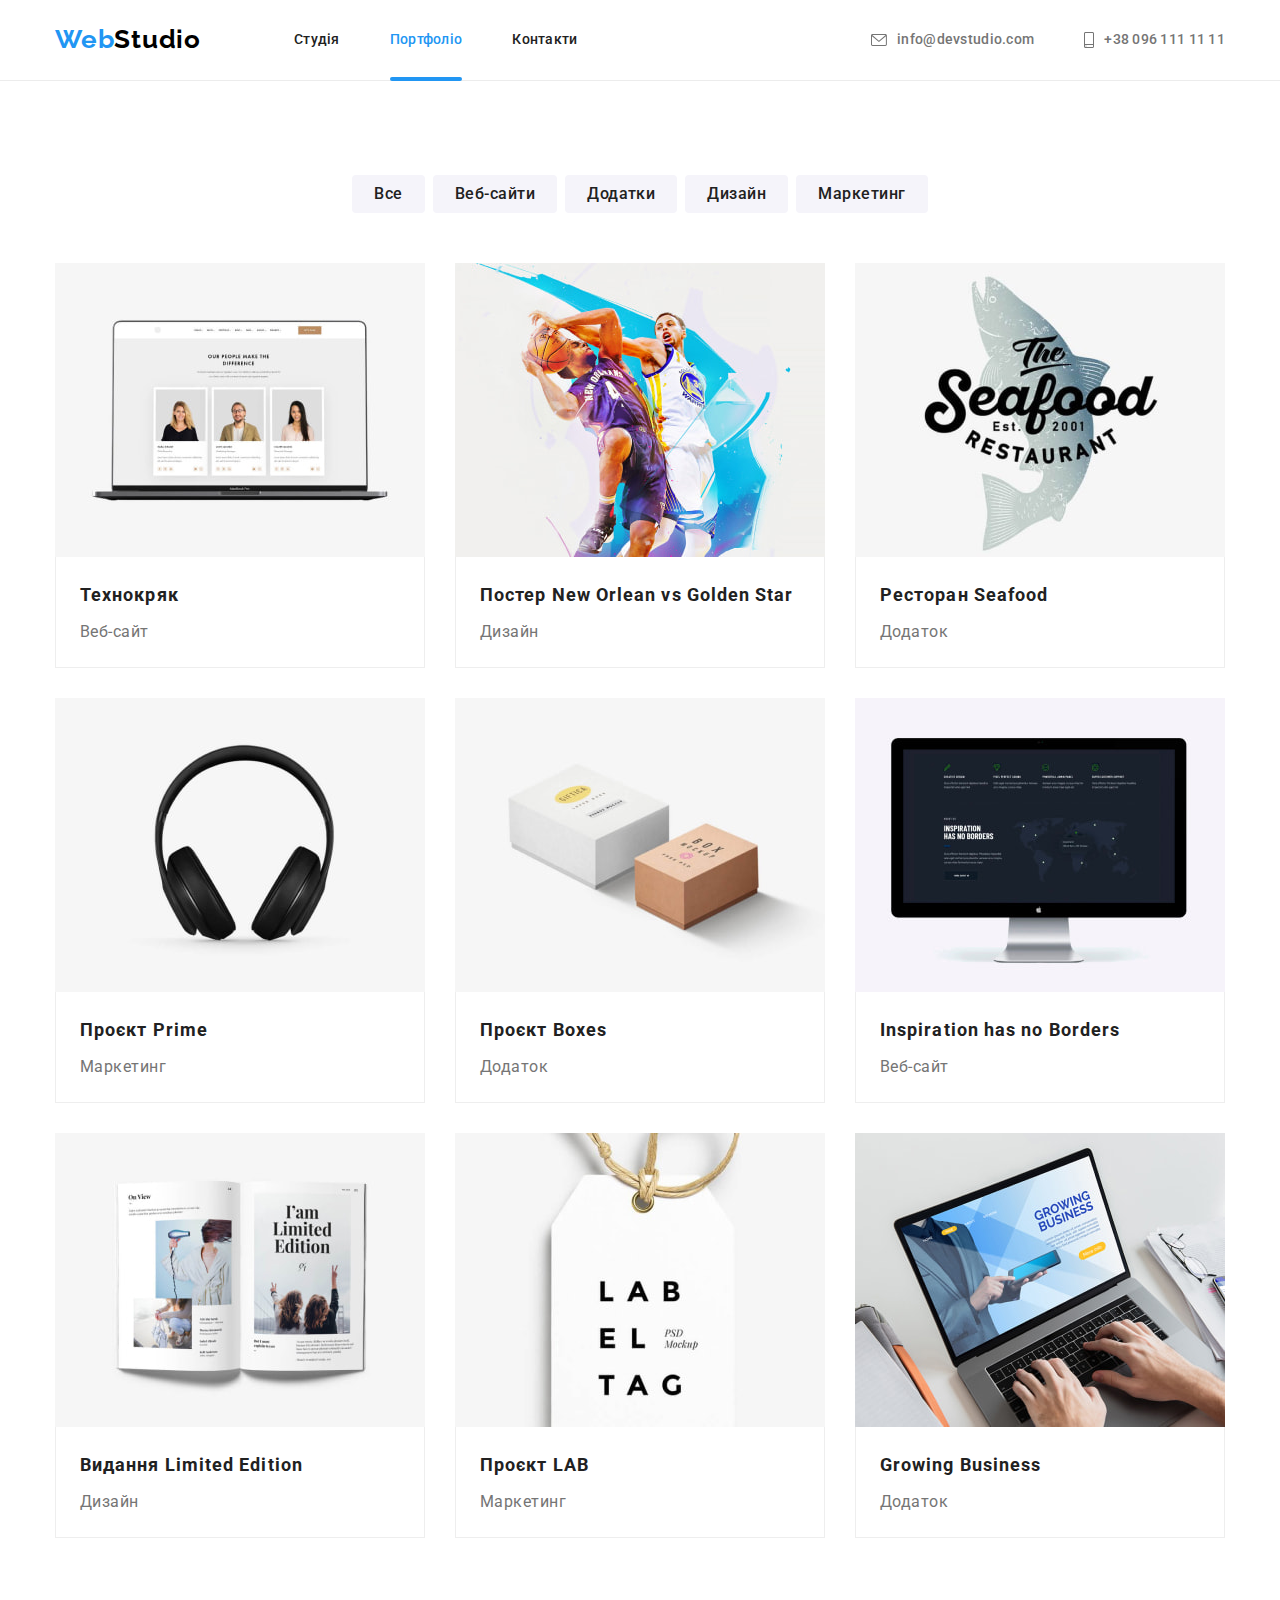
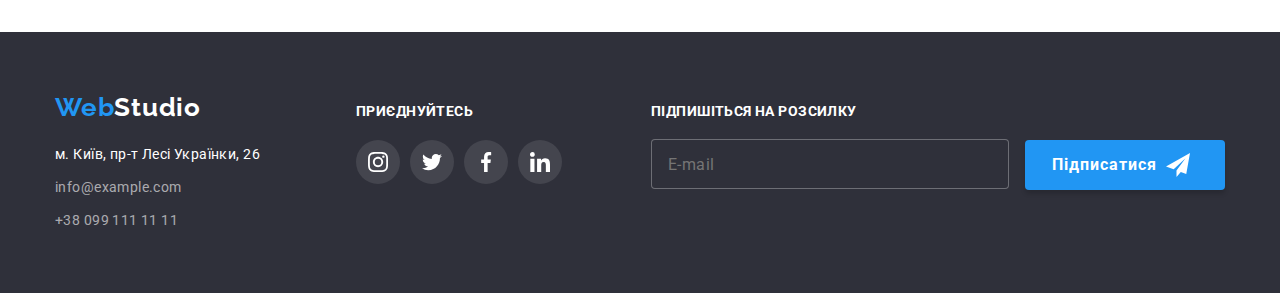
==== portfolio.html @ 896165aa "Initial commit" ====
<!DOCTYPE html>
<html lang="ru">
  <head>
    <meta charset="UTF-8" />
    <meta http-equiv="X-UA-Compatible" content="IE=edge" />
    <meta name="viewport" content="width=device-width, initial-scale=1.0" />
    <link rel="preconnect" href="https://fonts.googleapis.com" />
    <link rel="preconnect" href="https://fonts.gstatic.com" crossorigin />
    <link href="https://fonts.googleapis.com/css2?family=Raleway:wght@700&family=Roboto:wght@400;500;700;900&display=swap" rel="stylesheet" />
    <link rel="stylesheet" href="https://cdnjs.cloudflare.com/ajax/libs/modern-normalize/1.1.0/modern-normalize.min.css" />
    <link rel="stylesheet" href="css/styles.css" />
    <title>Портфоліо</title>
  </head>

  <body>
    <!-- Шапка -->
    <header class="header">
      <!-- Меню навигації -->
      <div class="container header-content">
        <nav class="navigation">
          <!-- Логотип -->
          <a class="logo link" href="./index.html"><span class="web-logo">Web</span>Studio</a>
          <ul class="navigation-list list">
            <!-- Меню сайту -->
            <li class="navigation-item">
              <a class="link" href="./index.html">Студія</a>
            </li>
            <li class="navigation-item current">
              <a class="link current" href="./portfolio.html">Портфоліо</a>
            </li>
            <li class="navigation-item">
              <a class="link" href="">Контакти</a>
            </li>
          </ul>
        </nav>
        <!-- Контакти -->
        <div class="header-contacts">
          <a class="email link" href="mailto:info@devstudio.com">
            <svg class="envelope" width="16" height="12"><use href="./images/icons.svg#envelope"></use></svg>info@devstudio.com</a
          >
          <a class="telnumber link" href="tel:+380961111111">
            <svg class="smartphone" width="10" height="16"><use href="./images/icons.svg#smartphone"></use></svg>+38 096 111 11 11
          </a>
        </div>
      </div>
    </header>
    <!-- Мейн -->
    <main>
      <!-- Наші проєкти -->
      <section class="portfolio section">
        <div class="container">
          <h1 class="visually-hidden">Наше портфоліо</h1>
          <!-- Список фільтрів -->
          <ul class="filter-list list">
            <li class="filter-item">
              <button class="filter-btn" type="button">Все</button>
            </li>
            <li class="filter-item">
              <button class="filter-btn" type="button">Веб-сайти</button>
            </li>
            <li class="filter-item">
              <button class="filter-btn" type="button">Додатки</button>
            </li>
            <li class="filter-item">
              <button class="filter-btn" type="button">Дизайн</button>
            </li>
            <li class="filter-item">
              <button class="filter-btn" type="button">Маркетинг</button>
            </li>
          </ul>
          <!-- Список проєктів -->
          <ul class="portfolio-list list">
            <li class="portfolio-item">
              <a class="link" href="" target="_blank" rel="noopener noreferrer">
                <div class="portfolio-card">
                  <img src="./images/technocryak.jpg" width="370" height="294" alt="MacBook Pro з відкритим на ньому сайтом" />
                  <p class="portfolio-overlay">
                    Ресурс пропонує комплексні пропозиції з різним рівнем функціоналу та сервісів. Все це дозволить відвідувачу отримати вичерпні відомості про компанію чи приватну особу.
                  </p>
                </div>
                <div class="portfolio-text">
                  <h2 class="portfolio-title">Технокряк</h2>
                  <p class="filter-title">Веб-сайт</p>
                </div>
              </a>
            </li>
            <li class="portfolio-item">
              <a class="link" href="" target="_blank" rel="noopener noreferrer">
                <div class="portfolio-card">
                  <img src="./images/no-vs-gs.jpg" width="370" height="294" alt="Постер із баскетболістами" />
                  <p class="portfolio-overlay">Ексклюзивний дизайн постерів та плакатів для біг-бордів та сіті-лайтів за вашими потребами.</p>
                </div>
                <div class="portfolio-text">
                  <h2 class="portfolio-title">Постер New Orlean vs Golden Star</h2>
                  <p class="filter-title">Дизайн</p>
                </div>
              </a>
            </li>
            <li class="portfolio-item">
              <a class="link" href="" target="_blank" rel="noopener noreferrer">
                <div class="portfolio-card">
                  <img src="./images/seafood.jpg" width="370" height="294" alt="Емблема-риба ресторану Seafood" />
                  <p class="portfolio-overlay">Найкраща в місті їжа зі свіжих морепродуктів доступна для замовлення "on-line" 24/7!</p>
                </div>
                <div class="portfolio-text">
                  <h2 class="portfolio-title">Ресторан Seafood</h2>
                  <p class="filter-title">Додаток</p>
                </div>
              </a>
            </li>
            <li class="portfolio-item">
              <a class="link" href="" target="_blank" rel="noopener noreferrer">
                <div class="portfolio-card">
                  <img src="./images/prime.jpg" width="370" height="294" alt="Навушники чорного кольору" />
                  <p class="portfolio-overlay">Lorem, ipsum dolor sit amet consectetur adipisicing elit. Ad repellat harum dolorum a recusandae vel libero quae facilis quam provident!</p>
                </div>
                <div class="portfolio-text">
                  <h2 class="portfolio-title">Проєкт Prime</h2>
                  <p class="filter-title">Маркетинг</p>
                </div>
              </a>
            </li>
            <li class="portfolio-item">
              <a class="link" href="" target="_blank" rel="noopener noreferrer">
                <div class="portfolio-card">
                  <img src="./images/boxes.jpg" width="370" height="294" alt="Картонні коробки" />
                  <p class="portfolio-overlay">
                    Lorem ipsum dolor sit amet, consectetur adipisicing elit. Maxime quidem consectetur ad optio itaque, ab, excepturi quas vitae sunt veritatis cupiditate commodi repellat, officiis
                    enim molestiae harum dignissimos molestias ratione?
                  </p>
                </div>
                <div class="portfolio-text">
                  <h2 class="portfolio-title">Проєкт Boxes</h2>
                  <p class="filter-title">Додаток</p>
                </div>
              </a>
            </li>
            <li class="portfolio-item">
              <a class="link" href="" target="_blank" rel="noopener noreferrer">
                <div class="portfolio-card">
                  <img src="./images/insp-has-no-borders.jpg" width="370" height="294" alt="Монітор комп'ютера з відкритим на ньому сайтом" />
                  <p class="portfolio-overlay">
                    Lorem ipsum dolor sit amet consectetur adipisicing elit. Animi eius perspiciatis, accusamus labore eos maxime dolorem tempora odit quas deserunt, ut quae quam? Aliquam ad,
                    molestias cumque nesciunt ipsam sapiente.
                  </p>
                </div>
                <div class="portfolio-text">
                  <h2 class="portfolio-title">Inspiration has no Borders</h2>
                  <p class="filter-title">Веб-сайт</p>
                </div>
              </a>
            </li>
            <li class="portfolio-item">
              <a class="link" href="" target="_blank" rel="noopener noreferrer">
                <div class="portfolio-card">
                  <img src="./images/lim-edition.jpg" width="370" height="294" alt="Відкрита книга" />
                  <p class="portfolio-overlay">
                    Lorem ipsum dolor sit amet consectetur adipisicing elit. Velit saepe natus deleniti nam debitis, minima dolorem ipsam quod ducimus architecto. Fugiat totam quod repellat. Cum
                    itaque architecto minima reiciendis cumque?
                  </p>
                </div>
                <div class="portfolio-text">
                  <h2 class="portfolio-title">Видання Limited Edition</h2>
                  <p class="filter-title">Дизайн</p>
                </div>
              </a>
            </li>
            <li class="portfolio-item">
              <a class="link" href="" target="_blank" rel="noopener noreferrer">
                <div class="portfolio-card">
                  <img src="./images/project-lab.jpg" width="370" height="294" alt="Бірка з написом" />
                  <p class="portfolio-overlay">
                    Lorem ipsum dolor sit amet consectetur adipisicing elit. Quo hic vel, eos quibusdam, qui recusandae harum alias vitae ab fugit dolor quae blanditiis nihil maiores sed! Vero placeat
                    doloribus perferendis!
                  </p>
                </div>
                <div class="portfolio-text">
                  <h2 class="portfolio-title">Проєкт LAB</h2>
                  <p class="filter-title">Маркетинг</p>
                </div>
              </a>
            </li>
            <li class="portfolio-item">
              <a class="link" href="" target="_blank" rel="noopener noreferrer">
                <div class="portfolio-card">
                  <img src="./images/growing-business.jpg" width="370" height="294" alt="Людські руки друкують на відкритому ноутбуці" />
                  <p class="portfolio-overlay">
                    Lorem ipsum dolor, sit amet consectetur adipisicing elit. Delectus molestiae odit, ad similique quaerat atque labore perspiciatis id deleniti ipsam commodi vel quis minima quas
                    ipsum ipsa harum facilis voluptatibus!
                  </p>
                </div>
                <div class="portfolio-text">
                  <h2 class="portfolio-title">Growing Business</h2>
                  <p class="filter-title">Додаток</p>
                </div>
              </a>
            </li>
          </ul>
        </div>
      </section>
    </main>
    <!-- Подвал -->
    <footer class="footer">
      <div class="container">
        <div class="footer-content">
          <div class="footer-address">
            <a class="logo link" href="./index.html"> <span class="web-logo">Web</span><span class="studio-logo">Studio</span> </a>
            <address class="address">
              <p>м. Київ, пр-т Лесі Українки, 26</p>
              <a class="email link" href="mailto:info@example.com">info@example.com</a>
              <a class="telnumber link" href="tel:+380991111111">+38 099 111 11 11</a>
            </address>
          </div>
          <div class="social">
            <h2 class="social-title">Приєднуйтесь</h2>
            <ul class="social-links list">
              <li class="social-item">
                <a class="social-icon" href="" target="_blank" rel="noopener noreferrer" aria-label="Instagram">
                  <svg class="icon" width="20" height="20">
                    <use href="./images/icons.svg#instagram"></use>
                  </svg>
                </a>
              </li>
              <li class="social-item">
                <a class="social-icon" href="" target="_blank" rel="noopener noreferrer" aria-label="Twitter">
                  <svg class="icon" width="20" height="20">
                    <use href="./images/icons.svg#twitter"></use>
                  </svg>
                </a>
              </li>
              <li class="social-item">
                <a class="social-icon" href="" target="_blank" rel="noopener noreferrer" aria-label="Facebook">
                  <svg class="icon" width="20" height="20">
                    <use href="./images/icons.svg#facebook"></use>
                  </svg>
                </a>
              </li>
              <li class="social-item">
                <a class="social-icon" href="" target="_blank" rel="noopener noreferrer" aria-label="Linkedin">
                  <svg class="icon" width="20" height="20">
                    <use href="./images/icons.svg#linkedin"></use>
                  </svg>
                </a>
              </li>
            </ul>
          </div>
          <div class="subscription">
            <form class="subscription-form" autocomplete="off">
              <p>Підпишіться на розсилку</p>
              <div class="subscription-mail">
                <div class="subscription-field">
                  <input class="subscription-input" type="e-mail" name="e-mail" placeholder="E-mail" id="e-mail" />
                  <label class="subscription-label visually-hidden" for="e-mail">E-mail</label>
                </div>
                <button class="submit-btn" type="submit">
                  Підписатися
                  <svg class="send-icon" width="24" height="24">
                    <use href="./images/icons.svg#send-button"></use>
                  </svg>
                </button>
              </div>
            </form>
          </div>
        </div>
      </div>
    </footer>
  </body>
</html>
---- css/styles.css ----
:root {
  /* Fonts */
  --general-text-font: 'Roboto', sans-serif;
  --logo-font: 'Raleway', sans-serif;

  /* Colors */
  --primery-text-color: #757575;
  --secondary-text-color: #212121;
  --black-logo-color: #000000;
  --accent-color: #2196f3;
  --white-text-color: #ffffff;
  --secondary-background-color: #f5f4fa;
  --third-background-color: #2f303a;
  --address-contacts-color: rgba(255, 255, 255, 0.6);
  --potrfolio-border-color: #eeeeee;
  --header-border-color: #ececec;
  --close-btn-border-color: rgba(0, 0, 0, 0.1);
  --btn-accent-color: #188ce8;
  --hero-overlay-color: rgba(47, 48, 58, 0.4);
  --employment-overlay-color: rgba(47, 48, 58, 0.8);
  --portfolio-overlay-color: rgba(33, 150, 243, 0.9);
  --backdrop-modal-color: rgba(0, 0, 0, 0.2);
  --partner-item-color: #afb1b8;
  --footer-soclinks-bg-color: rgba(255, 255, 255, 0.1);

  /* Transition properties*/
  --timing-function: cubic-bezier(0.4, 0, 0.2, 1);
  --transition-duration: 250ms;
  --transition-duration-modal: 500ms;
}

/* General  + utility  properties*/

body {
  font-family: var(--general-text-font);
  font-style: normal;
  background-color: var(--white-text-color);
  color: var(--primery-text-color);
}

h1,
h2,
h3,
h4,
h5,
h6,
p,
ul {
  margin: 0;
  padding: 0;
}

img,
svg {
  display: block;
}

.visually-hidden {
  position: absolute;
  white-space: nowrap;
  width: 1px;
  height: 1px;
  overflow: hidden;
  border: 0;
  padding: 0;
  clip: rect(0 0 0 0);
  clip-path: inset(50%);
  margin: -1px;
}

.container {
  width: 1200px;
  margin-left: auto;
  margin-right: auto;
  padding-left: 15px;
  padding-right: 15px;
}
.section {
  padding-top: 94px;
  padding-bottom: 94px;
}

.link {
  text-decoration: none;
}

.list {
  list-style: none;
}

.hero-btn,
.filter-btn {
  font-family: 'Roboto';
  font-style: normal;
  cursor: pointer;
  border: none;
  text-decoration: none;
}

/* Лого */

.logo {
  font-family: var(--logo-font);
  font-weight: 700;
  font-size: 26px;
  line-height: 1.19;
  letter-spacing: 0.03em;

  color: var(--black-logo-color);
}

.web-logo {
  color: var(--accent-color);
}

.studio-logo {
  color: var(--white-text-color);
}

/* Навігація сайту */

.header {
  border-bottom: 1px solid var(--header-border-color);
}

.header-content,
.navigation-list {
  display: flex;
  align-items: center;
}

.navigation {
  display: flex;
  align-items: center;
}

.navigation-list .link.current {
  color: var(--accent-color);
}

.header-content .link {
  display: inline-flex;
  padding-top: 32px;
  padding-bottom: 32px;
}

.navigation .logo {
  margin-right: 93px;
  padding-top: 24px;
  padding-bottom: 25px;
}

.navigation-item:not(:last-child) {
  margin-right: 50px;
}

.header-contacts a:not(:last-child) {
  margin-right: 50px;
}

.navigation {
  margin-right: auto;
}
.navigation-item {
  position: relative;
  font-weight: 500;
  font-size: 14px;
  line-height: 1.14;
  letter-spacing: 0.02em;
}

.navigation-item .link {
  color: var(--secondary-text-color);
  transition: color var(--transition-duration) var(--timing-function);
}

.navigation-item .link:hover,
.navigation-item .link:focus {
  color: var(--accent-color);
}

.navigation-item.current::after {
  position: absolute;
  bottom: -1px;
  left: 0;
  display: block;
  content: '';
  width: 100%;
  height: 4px;
  background-color: var(--accent-color);
  border-radius: 2px;
}

/* Контакти + Підвал */

.email,
.telnumber {
  font-weight: 500;
  font-size: 14px;
  line-height: 1.14;
  letter-spacing: 0.02em;

  color: var(--primery-text-color);

  transition: color var(--transition-duration) var(--timing-function);
}

.header-contacts {
  display: inline-flex;
}

.header-contacts .email,
.header-contacts .telnumber,
.envelope,
.smartphone {
  align-items: center;
}

.smartphone,
.envelope {
  margin-right: 10px;
  fill: currentColor;
}

.address p,
.address a {
  font-style: normal;
  font-weight: 400;
  font-size: 14px;
  line-height: 1.71;
  letter-spacing: 0.03em;

  color: var(--address-contacts-color);
}

.footer-content {
  align-items: baseline;
  display: flex;
}

.footer-address,
.address,
.social {
  display: flex;
  flex-direction: column;
}

.footer-address {
  width: 231px;
  margin-right: 70px;
}

.address p {
  margin-bottom: 9px;

  color: var(--white-text-color);
}

.footer .email {
  margin-bottom: 9px;
}

.email:hover,
.telnumber:hover,
.email:focus,
.telnumber:focus {
  color: var(--accent-color);
}

.footer .logo {
  margin-bottom: 20px;
}

.footer {
  padding: 60px 0;

  background-color: var(--third-background-color);
}

.social-title {
  margin-bottom: 20px;
  font-style: normal;
  font-weight: 700;
  font-size: 14px;
  line-height: 1.14;
  letter-spacing: 0.03em;
  text-transform: uppercase;

  color: var(--white-text-color);
}

/* Мейн */

.hero {
  text-align: center;
  background-color: var(--third-background-color);
}

.overlay {
  padding: 200px 0;
  height: 600px;
  max-width: 1600px;
  margin-right: auto;
  margin-left: auto;

  background-image: linear-gradient(to right, var(--hero-overlay-color), var(--hero-overlay-color)), url(../images/hero.jpg);
  background-repeat: no-repeat;
  background-position: center;
  background-size: cover;
}

.hero-title {
  margin-left: auto;
  margin-right: auto;
  width: 696px;
  margin-bottom: 30px;

  font-weight: 900;
  font-size: 44px;
  line-height: 1.36;
  letter-spacing: 0.06em;
  text-transform: uppercase;

  color: var(--white-text-color);
}

.hero-btn {
  padding: 10px 32px;
  font-weight: 700;
  font-size: 16px;
  line-height: 1.88;
  letter-spacing: 0.06em;

  color: var(--white-text-color);
  background-color: var(--accent-color);
  box-shadow: 0px 4px 4px rgba(0, 0, 0, 0.15);
  border-radius: 4px;

  transition: background-color var(--transition-duration) var(--timing-function);
}

.hero-btn:hover,
.hero-btn:focus {
  background-color: var(--btn-accent-color);
}

/* Наші особливості */

.features-list {
  display: flex;
}

.features.section {
  padding-bottom: 0px;
}

.features-title {
  margin-bottom: 10px;
  font-size: 14px;
  line-height: 1.14;
  letter-spacing: 0.03em;
  text-transform: uppercase;

  color: var(--secondary-text-color);
}

.features-item:not(:last-child) {
  margin-right: 30px;
}

.icon-background {
  display: inline-flex;
  justify-content: center;
  align-items: center;
  width: 270px;
  height: 120px;
  margin-bottom: 30px;

  background-color: var(--secondary-background-color);
  border-radius: 4px;
}

.features-text {
  padding-bottom: 3px;
  font-size: 14px;
  line-height: 1.71;
  letter-spacing: 0.03em;
}

/* Наша зайнятість + Команда + Постійні клієнти */

.employment-title,
.team-title,
.partner-title {
  margin-bottom: 50px;
  font-size: 36px;
  line-height: 1.17;
  text-align: center;
  letter-spacing: 0.03em;

  color: var(--secondary-text-color);
}

.social-links {
  display: flex;
  flex-wrap: wrap;
  gap: 10px;
  flex-basis: calc((100%-20 * 3) / 4);
  justify-content: center;
  color: var(--partner-item-color);
}

.social-icon {
  display: inline-flex;
  width: 44px;
  height: 44px;
  justify-content: center;
  align-items: center;
  border-radius: 50%;

  color: var(--partner-item-color);
  background-color: transparent;

  transition: background-color var(--transition-duration) var(--timing-function), color var(--transition-duration) var(--timing-function);
}

.footer .social-icon {
  color: var(--white-text-color);
  background-color: var(--footer-soclinks-bg-color);
}

.social-icon:hover,
.social-icon:focus {
  color: var(--white-text-color);
  background-color: var(--accent-color);
}

.icon {
  fill: currentColor;
}

.partner-icon {
  display: inline-flex;
  justify-content: center;
  align-items: center;
  width: 170px;
  height: 92px;
  border: 1px solid var(--partner-item-color);
  border-radius: 4px;
  color: var(--partner-item-color);

  transition: color var(--transition-duration) var(--timing-function), border-color var(--transition-duration) var(--timing-function);
}

.partner-icon:hover,
.partner-icon:focus {
  color: var(--accent-color);
  border-color: var(--accent-color);
}

.employment-list,
.team-list,
.partner-list {
  display: flex;
  flex-wrap: wrap;
  gap: 30px;
}
.employment-list {
  flex-basis: calc((100%-30 * 2) / 3);
}

.employment-item {
  position: relative;
}

.employment-overlay {
  display: inline-flex;
  justify-content: center;
  align-items: center;
  position: absolute;
  bottom: 0;
  left: 0;
  width: 100%;
  height: 70px;
  font-size: 14px;
  line-height: 1.14px;
  letter-spacing: 0.03em;
  text-transform: uppercase;
  color: #ffffff;
  background-image: linear-gradient(to top, var(--employment-overlay-color), var(--employment-overlay-color));
}

.team-list {
  flex-basis: calc((100%-30 * 3) / 4);
}

.partner-list {
  flex-basis: calc((100%-30 * 5) / 6);
}

.team {
  background-color: var(--secondary-background-color);
}

.team-item img {
  margin-bottom: 30px;
}
.team-item {
  padding-bottom: 30px;
  background-color: var(--white-text-color);

  box-shadow: 0px 1px 3px rgba(0, 0, 0, 0.12), 0px 1px 1px rgba(0, 0, 0, 0.14), 0px 2px 1px rgba(0, 0, 0, 0.2);
  border-radius: 0px 0px 4px 4px;
}

.team-member {
  margin-bottom: 10px;
  font-weight: 500;
  font-size: 16px;
  line-height: 1.18;
  text-align: center;
  letter-spacing: 0.03em;

  color: var(--secondary-text-color);
}

.team-work {
  padding-bottom: 16px;
  font-size: 16px;
  line-height: 1.187;
  text-align: center;
  letter-spacing: 0.03em;
}

/* Портфоліо */

.filter-list {
  display: flex;
  gap: 8px;
  justify-content: center;
  margin-bottom: 50px;
}

.filter-btn {
  padding: 6px 22px;
  font-weight: 500;
  font-size: 16px;
  line-height: 1.63;
  text-align: center;
  letter-spacing: 0.03em;

  color: var(--secondary-text-color);
  background-color: var(--secondary-background-color);
  border-radius: 4px;

  transition: background-color var(--transition-duration) var(--timing-function), color var(--transition-duration) var(--timing-function), box-shadow var(--transition-duration) var(--timing-function);
}

.filter-btn:hover,
.filter-btn:focus {
  color: var(--white-text-color);
  background-color: var(--accent-color);
  box-shadow: 0px 3px 1px rgba(0, 0, 0, 0.1), 0px 1px 2px rgba(0, 0, 0, 0.08), 0px 2px 2px rgba(0, 0, 0, 0.12);
}

.filter-title {
  font-size: 16px;
  line-height: 1.88;
  letter-spacing: 0.03em;
  color: var(--primery-text-color);
}

.portfolio-list {
  display: flex;
  flex-wrap: wrap;
  gap: 30px;
  flex-basis: calc((100% - 60px) / 3);
  align-content: flex-start;
}

.portfolio-title {
  margin-bottom: 4px;

  font-size: 18px;
  line-height: 2;
  letter-spacing: 0.06em;

  color: var(--secondary-text-color);
}

.portfolio-item .link {
  display: block;
  background-color: var(--white-text-color);
  transition: box-shadow var(--transition-duration) var(--timing-function);
}

.portfolio-item .link:hover {
  box-shadow: 0px 1px 1px rgba(0, 0, 0, 0.12), 0px 4px 4px rgba(0, 0, 0, 0.06), 1px 4px 6px rgba(0, 0, 0, 0.16);
}

.portfolio-text {
  padding: 20px 24px;

  border: 1px solid var(--potrfolio-border-color);
  border-top: none;
}
.portfolio-card {
  position: relative;
  overflow: hidden;
}

.portfolio-overlay {
  display: inline-flex;
  justify-content: center;
  position: absolute;
  bottom: -100%;
  left: 0;
  padding-top: 63px;
  padding-right: 24px;
  padding-bottom: 63px;
  padding-left: 24px;
  width: 100%;
  height: 100%;
  font-size: 18px;
  line-height: 1.56;
  letter-spacing: 0.03em;

  color: var(--white-text-color);

  background-image: linear-gradient(to top, var(--portfolio-overlay-color), var(--portfolio-overlay-color));

  opacity: 0;
  transition: opacity var(--transition-duration) var(--timing-function), transform var(--transition-duration) var(--timing-function);
}

.portfolio-item .link:hover .portfolio-overlay {
  opacity: 1;
  transform: translateY(-100%);
}

/* МОДАЛЬНЕ ВІКНО */

.backdrop {
  position: fixed;
  z-index: 10;
  top: 0;
  left: 0;
  width: 100%;
  height: 100%;
  background-color: var(--backdrop-modal-color);

  transition: opacity var(--transition-duration-modal) var(--timing-function), visibility var(--transition-duration-modal) var(--timing-function);
}

.backdrop.is-hidden {
  opacity: 0;
  visibility: hidden;
  pointer-events: none;
}

.backdrop.is-hidden .modal {
  transform: translate(-250%, -150%) scale(0.1);
}

.modal {
  position: absolute;
  top: 50%;
  left: 50%;
  transform: translate(-50%, -50%) scale(1);
  padding-top: 40px;
  padding-right: 40px;
  padding-bottom: 40px;
  padding-left: 40px;
  min-width: 528px;

  background: var(--white-text-color);
  box-shadow: 0px 1px 3px rgba(0, 0, 0, 0.12), 0px 1px 1px rgba(0, 0, 0, 0.14), 0px 2px 1px rgba(0, 0, 0, 0.2);
  border-radius: 4px;
  transition: transform var(--transition-duration-modal) var(--timing-function);
}

.close-btn {
  display: inline-flex;
  justify-content: center;
  align-items: center;
  position: absolute;
  top: 8px;
  right: 8px;
  width: 30px;
  height: 30px;
  padding: 6px;
  cursor: pointer;
  border-radius: 50%;
  background: var(--white-text-color);
  border: 1px solid var(--close-btn-border-color);
}

.close-btn .icon {
  transition: color var(--transition-duration) var(--timing-function);
}

.close-btn:hover .icon {
  color: var(--accent-color);
}

/* ФОРМИ */

/* Підписка */

.subscription-form {
  display: flex;
  flex-direction: column;
}
.subscription-form p {
  margin-bottom: 20px;
  font-weight: 700;
  font-size: 14px;
  line-height: calc(16 / 14);
  letter-spacing: 0.03em;
  text-transform: uppercase;

  color: var(--white-text-color);
}

.subscription {
  margin-left: auto;
}

.subscription-field {
  display: inline-flex;
  align-items: center;
  margin-right: 12px;
}

.subscription-input {
  width: 358px;
  height: 50px;
  padding-top: 15px;
  padding-left: 16px;
  padding-bottom: 15px;
  padding-right: 16px;
  font-weight: 400;
  font-size: 16px;
  line-height: calc(20 / 16);
  letter-spacing: 0.03em;

  color: var(--white-text-color);

  background-color: var(--third-background-color);

  border: 1px solid rgba(255, 255, 255, 0.3);
  border-radius: 4px;

  outline: transparent;

  transition: border var(--transition-duration) var(--timing-function);
}

.subscription-input:focus {
  border-color: var(--accent-color);
}

.submit-btn {
  display: inline-flex;
  align-items: center;
  text-align: center;
  padding-top: 10px;
  padding-left: 27px;
  padding-bottom: 10px;
  padding-right: 27px;
  width: 200px;
  height: 50px;
  font-weight: 700;
  font-size: 16px;
  line-height: calc(30 / 16);
  letter-spacing: 0.06em;

  color: var(--white-text-color);
  background: var(--accent-color);

  box-shadow: 0px 4px 4px rgba(0, 0, 0, 0.15);
  border-radius: 4px;
  border: none;
  cursor: pointer;

  transition: background var(--transition-duration) var(--timing-function);
}

.submit-btn:hover,
.submit-btnn:focus {
  background-color: var(--btn-accent-color);
}

.send-icon {
  margin-left: 9px;
  fill: currentColor;
}

/* Зворотній зв'язок */

.callback-title {
  font-weight: 700;
  font-size: 20px;
  line-height: calc(23 / 20);
  text-align: center;
  letter-spacing: 0.03em;
  margin-bottom: 12px;

  color: var(--secondary-text-color);
}

.callback-label {
  display: inline-flex;
  flex-direction: column;
  width: 100%;
  margin-bottom: 10px;
  font-weight: 400;
  font-size: 12px;
  line-height: calc(14 / 12);
  letter-spacing: 0.01em;
}

.callback-label:nth-child(5) {
  margin-bottom: 20px;
}

.callback-field {
  margin-top: 4px;
  position: relative;
}

.callback-input {
  width: 100%;
  height: 40px;
  padding-left: 42px;

  font-weight: 400;
  font-size: 14px;
  line-height: calc(16 / 14);
  letter-spacing: 0.03em;
  color: var(--secondary-text-color);

  border: 1px solid rgba(33, 33, 33, 0.2);
  border-radius: 4px;
  outline: transparent;

  transition: border var(--transition-duration) var(--timing-function);
}

.callback-input:focus {
  border-color: var(--accent-color);
}

.callback-comment {
  width: 100%;
  margin-top: 4px;
  padding-top: 12px;
  padding-right: 16px;
  padding-bottom: 12px;
  padding-left: 16px;

  font-weight: 400;
  font-size: 14px;
  line-height: 1.11;
  letter-spacing: 0.03em;
  color: var(--secondary-text-color);

  border: 1px solid rgba(33, 33, 33, 0.2);
  border-radius: 4px;
  resize: none;
  outline: transparent;

  transition: border var(--transition-duration) var(--timing-function);
}

.callback-comment:focus {
  border-color: var(--accent-color);
}

.callback-icon {
  position: absolute;
  top: 50%;
  left: 15px;

  transform: translateY(-50%);

  transition: fill var(--transition-duration) var(--timing-function);
}

.callback-input:focus + .callback-icon {
  fill: var(--accent-color);
}

.callback .submit-btn {
  display: inline-block;
}

.callback {
  display: flex;
  flex-direction: column;
  align-items: center;
}

.checkbox-label {
  display: inline-flex;
  justify-content: center;
  align-items: center;
  margin-bottom: 30px;
  font-size: 14px;
  line-height: calc(24 / 14);
  letter-spacing: 0.03em;
}

.checkbox-custom {
  display: flex;
  justify-content: center;
  align-items: center;
  width: 16px;
  height: 15px;
  margin-right: 8px;
  background-color: var(--white-text-color);

  border: 2px solid var(--secondary-text-color);
  border-radius: 2px;

  transition: background var(--transition-duration) var(--timing-function), border var(--transition-duration) var(--timing-function);
}

.checkbox:checked + .checkbox-custom {
  background-color: var(--accent-color);
  border-color: var(--accent-color);
}

.checkbox:hover + .checkbox-custom,
.checkbox:focus + .checkbox-custom {
  border-color: var(--accent-color);
}

.icon-check {
  transition: transform var(--transition-duration) var(--timing-function), border var(--transition-duration) var(--timing-function);
}

.checkbox:checked + .checkbox-custom > .icon-check {
  transform: scale(1.1);
}

.user-agreement {
  color: var(--accent-color);
}
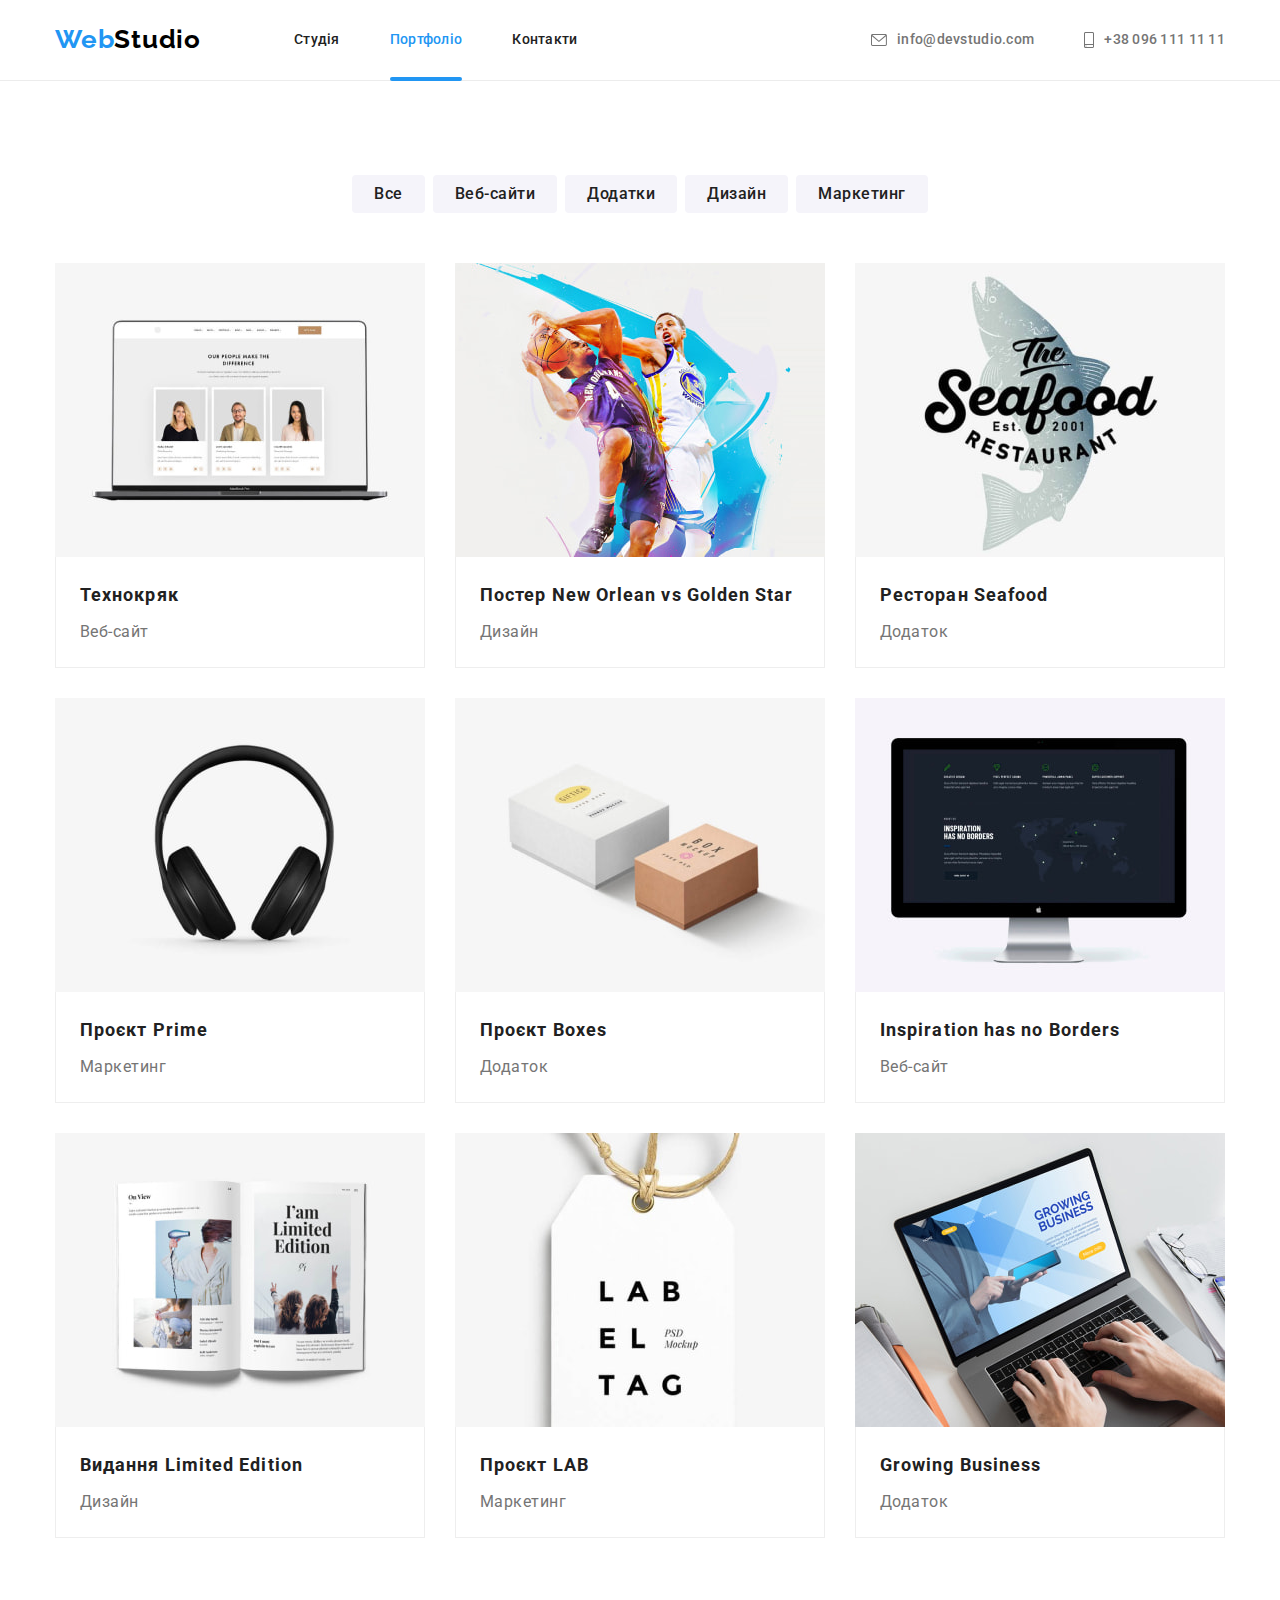
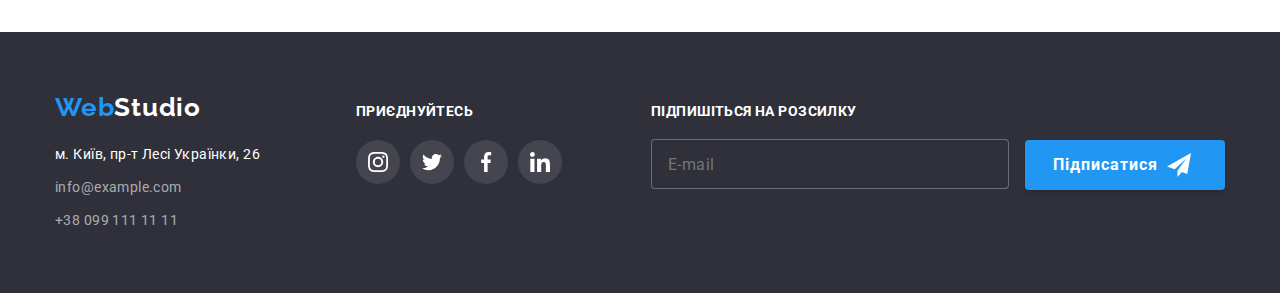
==== commit 5c743447: "1" ====
--- a/portfolio.html
+++ b/portfolio.html
@@ -15,31 +15,37 @@
   <body>
     <!-- Шапка -->
     <header class="header">
-      <!-- Меню навигації -->
-      <div class="container header-content">
+      <!-- Меню навігації -->
+      <div class="container header__container">
         <nav class="navigation">
           <!-- Логотип -->
-          <a class="logo link" href="./index.html"><span class="web-logo">Web</span>Studio</a>
-          <ul class="navigation-list list">
+          <a class="logo navigation__logo link" href="./index.html"><span class="web-logo">Web</span>Studio</a>
+          <ul class="navigation__list list">
             <!-- Меню сайту -->
-            <li class="navigation-item">
-              <a class="link" href="./index.html">Студія</a>
-            </li>
-            <li class="navigation-item current">
-              <a class="link current" href="./portfolio.html">Портфоліо</a>
-            </li>
-            <li class="navigation-item">
-              <a class="link" href="">Контакти</a>
+            <li class="navigation__item">
+              <a class="navigation__link link" href="./index.html">Студія</a>
+            </li>
+            <li class="navigation__item current">
+              <a class="navigation__link link current" href="./portfolio.html">Портфоліо</a>
+            </li>
+            <li class="navigation__item">
+              <a class="navigation__link link" href="">Контакти</a>
             </li>
           </ul>
         </nav>
         <!-- Контакти -->
-        <div class="header-contacts">
-          <a class="email link" href="mailto:info@devstudio.com">
-            <svg class="envelope" width="16" height="12"><use href="./images/icons.svg#envelope"></use></svg>info@devstudio.com</a
-          >
-          <a class="telnumber link" href="tel:+380961111111">
-            <svg class="smartphone" width="10" height="16"><use href="./images/icons.svg#smartphone"></use></svg>+38 096 111 11 11
+        <div class="contacts">
+          <a class="email contacts__email link" href="mailto:info@devstudio.com">
+            <svg class="envelope" width="16" height="12">
+              <use href="./images/icons.svg#envelope"></use>
+            </svg>
+            info@devstudio.com
+          </a>
+          <a class="phone contacts__phone link" href="tel:+380961111111"
+            ><svg class="smartphone" width="10" height="16">
+              <use href="./images/icons.svg#smartphone"></use>
+            </svg>
+            +38 096 111 11 11
           </a>
         </div>
       </div>
@@ -49,149 +55,149 @@
       <!-- Наші проєкти -->
       <section class="portfolio section">
         <div class="container">
-          <h1 class="visually-hidden">Наше портфоліо</h1>
+          <h1 class="portfolio__title visually-hidden">Наше портфоліо</h1>
           <!-- Список фільтрів -->
-          <ul class="filter-list list">
-            <li class="filter-item">
-              <button class="filter-btn" type="button">Все</button>
-            </li>
-            <li class="filter-item">
-              <button class="filter-btn" type="button">Веб-сайти</button>
-            </li>
-            <li class="filter-item">
-              <button class="filter-btn" type="button">Додатки</button>
-            </li>
-            <li class="filter-item">
-              <button class="filter-btn" type="button">Дизайн</button>
-            </li>
-            <li class="filter-item">
-              <button class="filter-btn" type="button">Маркетинг</button>
+          <ul class="filter__list list">
+            <li class="filter__item">
+              <button class="filter__btn" type="button">Все</button>
+            </li>
+            <li class="filter__item">
+              <button class="filter__btn" type="button">Веб-сайти</button>
+            </li>
+            <li class="filter__item">
+              <button class="filter__btn" type="button">Додатки</button>
+            </li>
+            <li class="filte__item">
+              <button class="filter__btn" type="button">Дизайн</button>
+            </li>
+            <li class="filter__item">
+              <button class="filter__btn" type="button">Маркетинг</button>
             </li>
           </ul>
           <!-- Список проєктів -->
-          <ul class="portfolio-list list">
-            <li class="portfolio-item">
-              <a class="link" href="" target="_blank" rel="noopener noreferrer">
-                <div class="portfolio-card">
+          <ul class="portfolio__list list">
+            <li class="portfolio__item">
+              <a class="portfolio__link link" href="" target="_blank" rel="noopener noreferrer">
+                <div class="portfolio__card">
                   <img src="./images/technocryak.jpg" width="370" height="294" alt="MacBook Pro з відкритим на ньому сайтом" />
-                  <p class="portfolio-overlay">
+                  <p class="portfolio__overlay">
                     Ресурс пропонує комплексні пропозиції з різним рівнем функціоналу та сервісів. Все це дозволить відвідувачу отримати вичерпні відомості про компанію чи приватну особу.
                   </p>
                 </div>
-                <div class="portfolio-text">
-                  <h2 class="portfolio-title">Технокряк</h2>
-                  <p class="filter-title">Веб-сайт</p>
-                </div>
-              </a>
-            </li>
-            <li class="portfolio-item">
-              <a class="link" href="" target="_blank" rel="noopener noreferrer">
-                <div class="portfolio-card">
+                <div class="portfolio__text">
+                  <h2 class="portfolio__title">Технокряк</h2>
+                  <p class="filter__title">Веб-сайт</p>
+                </div>
+              </a>
+            </li>
+            <li class="portfolio__item">
+              <a class="portfolio__link link" href="" target="_blank" rel="noopener noreferrer">
+                <div class="portfolio__card">
                   <img src="./images/no-vs-gs.jpg" width="370" height="294" alt="Постер із баскетболістами" />
-                  <p class="portfolio-overlay">Ексклюзивний дизайн постерів та плакатів для біг-бордів та сіті-лайтів за вашими потребами.</p>
-                </div>
-                <div class="portfolio-text">
-                  <h2 class="portfolio-title">Постер New Orlean vs Golden Star</h2>
-                  <p class="filter-title">Дизайн</p>
-                </div>
-              </a>
-            </li>
-            <li class="portfolio-item">
-              <a class="link" href="" target="_blank" rel="noopener noreferrer">
-                <div class="portfolio-card">
+                  <p class="portfolio__overlay">Ексклюзивний дизайн постерів та плакатів для біг-бордів та сіті-лайтів за вашими потребами.</p>
+                </div>
+                <div class="portfolio__text">
+                  <h2 class="portfolio__title">Постер New Orlean vs Golden Star</h2>
+                  <p class="filter__title">Дизайн</p>
+                </div>
+              </a>
+            </li>
+            <li class="portfolio__item">
+              <a class="portfolio__link link" href="" target="_blank" rel="noopener noreferrer">
+                <div class="portfolio__card">
                   <img src="./images/seafood.jpg" width="370" height="294" alt="Емблема-риба ресторану Seafood" />
-                  <p class="portfolio-overlay">Найкраща в місті їжа зі свіжих морепродуктів доступна для замовлення "on-line" 24/7!</p>
-                </div>
-                <div class="portfolio-text">
-                  <h2 class="portfolio-title">Ресторан Seafood</h2>
-                  <p class="filter-title">Додаток</p>
-                </div>
-              </a>
-            </li>
-            <li class="portfolio-item">
-              <a class="link" href="" target="_blank" rel="noopener noreferrer">
-                <div class="portfolio-card">
+                  <p class="portfolio__overlay">Найкраща в місті їжа зі свіжих морепродуктів доступна для замовлення "on-line" 24/7!</p>
+                </div>
+                <div class="portfolio__text">
+                  <h2 class="portfolio__title">Ресторан Seafood</h2>
+                  <p class="filter__title">Додаток</p>
+                </div>
+              </a>
+            </li>
+            <li class="portfolio__item">
+              <a class="portfolio__link link" href="" target="_blank" rel="noopener noreferrer">
+                <div class="portfolio__card">
                   <img src="./images/prime.jpg" width="370" height="294" alt="Навушники чорного кольору" />
-                  <p class="portfolio-overlay">Lorem, ipsum dolor sit amet consectetur adipisicing elit. Ad repellat harum dolorum a recusandae vel libero quae facilis quam provident!</p>
-                </div>
-                <div class="portfolio-text">
-                  <h2 class="portfolio-title">Проєкт Prime</h2>
-                  <p class="filter-title">Маркетинг</p>
-                </div>
-              </a>
-            </li>
-            <li class="portfolio-item">
-              <a class="link" href="" target="_blank" rel="noopener noreferrer">
-                <div class="portfolio-card">
+                  <p class="portfolio__overlay">Lorem, ipsum dolor sit amet consectetur adipisicing elit. Ad repellat harum dolorum a recusandae vel libero quae facilis quam provident!</p>
+                </div>
+                <div class="portfolio__text">
+                  <h2 class="portfolio__title">Проєкт Prime</h2>
+                  <p class="filter__title">Маркетинг</p>
+                </div>
+              </a>
+            </li>
+            <li class="portfolio__item">
+              <a class="portfolio__link link" href="" target="_blank" rel="noopener noreferrer">
+                <div class="portfolio__card">
                   <img src="./images/boxes.jpg" width="370" height="294" alt="Картонні коробки" />
-                  <p class="portfolio-overlay">
+                  <p class="portfolio__overlay">
                     Lorem ipsum dolor sit amet, consectetur adipisicing elit. Maxime quidem consectetur ad optio itaque, ab, excepturi quas vitae sunt veritatis cupiditate commodi repellat, officiis
                     enim molestiae harum dignissimos molestias ratione?
                   </p>
                 </div>
-                <div class="portfolio-text">
-                  <h2 class="portfolio-title">Проєкт Boxes</h2>
-                  <p class="filter-title">Додаток</p>
-                </div>
-              </a>
-            </li>
-            <li class="portfolio-item">
-              <a class="link" href="" target="_blank" rel="noopener noreferrer">
-                <div class="portfolio-card">
+                <div class="portfolio__text">
+                  <h2 class="portfolio__title">Проєкт Boxes</h2>
+                  <p class="filter__title">Додаток</p>
+                </div>
+              </a>
+            </li>
+            <li class="portfolio__item">
+              <a class="portfolio__link link" href="" target="_blank" rel="noopener noreferrer">
+                <div class="portfolio__card">
                   <img src="./images/insp-has-no-borders.jpg" width="370" height="294" alt="Монітор комп'ютера з відкритим на ньому сайтом" />
-                  <p class="portfolio-overlay">
+                  <p class="portfolio__overlay">
                     Lorem ipsum dolor sit amet consectetur adipisicing elit. Animi eius perspiciatis, accusamus labore eos maxime dolorem tempora odit quas deserunt, ut quae quam? Aliquam ad,
                     molestias cumque nesciunt ipsam sapiente.
                   </p>
                 </div>
-                <div class="portfolio-text">
-                  <h2 class="portfolio-title">Inspiration has no Borders</h2>
-                  <p class="filter-title">Веб-сайт</p>
-                </div>
-              </a>
-            </li>
-            <li class="portfolio-item">
-              <a class="link" href="" target="_blank" rel="noopener noreferrer">
-                <div class="portfolio-card">
+                <div class="portfolio__text">
+                  <h2 class="portfolio__title">Inspiration has no Borders</h2>
+                  <p class="filter__title">Веб-сайт</p>
+                </div>
+              </a>
+            </li>
+            <li class="portfolio__item">
+              <a class="portfolio__link link" href="" target="_blank" rel="noopener noreferrer">
+                <div class="portfolio__card">
                   <img src="./images/lim-edition.jpg" width="370" height="294" alt="Відкрита книга" />
-                  <p class="portfolio-overlay">
+                  <p class="portfolio__overlay">
                     Lorem ipsum dolor sit amet consectetur adipisicing elit. Velit saepe natus deleniti nam debitis, minima dolorem ipsam quod ducimus architecto. Fugiat totam quod repellat. Cum
                     itaque architecto minima reiciendis cumque?
                   </p>
                 </div>
-                <div class="portfolio-text">
-                  <h2 class="portfolio-title">Видання Limited Edition</h2>
-                  <p class="filter-title">Дизайн</p>
-                </div>
-              </a>
-            </li>
-            <li class="portfolio-item">
-              <a class="link" href="" target="_blank" rel="noopener noreferrer">
-                <div class="portfolio-card">
+                <div class="portfolio__text">
+                  <h2 class="portfolio__title">Видання Limited Edition</h2>
+                  <p class="filter__title">Дизайн</p>
+                </div>
+              </a>
+            </li>
+            <li class="portfolio__item">
+              <a class="portfolio__link link" href="" target="_blank" rel="noopener noreferrer">
+                <div class="portfolio__card">
                   <img src="./images/project-lab.jpg" width="370" height="294" alt="Бірка з написом" />
-                  <p class="portfolio-overlay">
+                  <p class="portfolio__overlay">
                     Lorem ipsum dolor sit amet consectetur adipisicing elit. Quo hic vel, eos quibusdam, qui recusandae harum alias vitae ab fugit dolor quae blanditiis nihil maiores sed! Vero placeat
                     doloribus perferendis!
                   </p>
                 </div>
-                <div class="portfolio-text">
-                  <h2 class="portfolio-title">Проєкт LAB</h2>
-                  <p class="filter-title">Маркетинг</p>
-                </div>
-              </a>
-            </li>
-            <li class="portfolio-item">
-              <a class="link" href="" target="_blank" rel="noopener noreferrer">
-                <div class="portfolio-card">
+                <div class="portfolio__text">
+                  <h2 class="portfolio__title">Проєкт LAB</h2>
+                  <p class="filter__title">Маркетинг</p>
+                </div>
+              </a>
+            </li>
+            <li class="portfolio__item">
+              <a class="portfolio__link link" href="" target="_blank" rel="noopener noreferrer">
+                <div class="portfolio__card">
                   <img src="./images/growing-business.jpg" width="370" height="294" alt="Людські руки друкують на відкритому ноутбуці" />
-                  <p class="portfolio-overlay">
+                  <p class="portfolio__overlay">
                     Lorem ipsum dolor, sit amet consectetur adipisicing elit. Delectus molestiae odit, ad similique quaerat atque labore perspiciatis id deleniti ipsam commodi vel quis minima quas
                     ipsum ipsa harum facilis voluptatibus!
                   </p>
                 </div>
-                <div class="portfolio-text">
-                  <h2 class="portfolio-title">Growing Business</h2>
-                  <p class="filter-title">Додаток</p>
+                <div class="portfolio__text">
+                  <h2 class="portfolio__title">Growing Business</h2>
+                  <p class="filter__title">Додаток</p>
                 </div>
               </a>
             </li>
@@ -202,42 +208,42 @@
     <!-- Подвал -->
     <footer class="footer">
       <div class="container">
-        <div class="footer-content">
-          <div class="footer-address">
-            <a class="logo link" href="./index.html"> <span class="web-logo">Web</span><span class="studio-logo">Studio</span> </a>
+        <div class="footer__content">
+          <div class="footer__address">
+            <a class="logo footer__logo link" href="./index.html"><span class="web-logo">Web</span><span class="studio-logo">Studio</span> </a>
             <address class="address">
-              <p>м. Київ, пр-т Лесі Українки, 26</p>
-              <a class="email link" href="mailto:info@example.com">info@example.com</a>
-              <a class="telnumber link" href="tel:+380991111111">+38 099 111 11 11</a>
+              <p class="address__text">м. Київ, пр-т Лесі Українки, 26</p>
+              <a class="email address__email link" href="mailto:info@example.com">info@example.com</a>
+              <a class="phone address__phone link" href="tel:+380991111111">+38 099 111 11 11</a>
             </address>
           </div>
           <div class="social">
-            <h2 class="social-title">Приєднуйтесь</h2>
-            <ul class="social-links list">
-              <li class="social-item">
-                <a class="social-icon" href="" target="_blank" rel="noopener noreferrer" aria-label="Instagram">
-                  <svg class="icon" width="20" height="20">
+            <strong class="social__title">Приєднуйтесь</strong>
+            <ul class="social__list list">
+              <li class="social__item">
+                <a class="social__link social__link--inverse" href="" target="_blank" rel="noopener noreferrer" aria-label="Instagram">
+                  <svg class="social__icon" width="20" height="20">
                     <use href="./images/icons.svg#instagram"></use>
                   </svg>
                 </a>
               </li>
-              <li class="social-item">
-                <a class="social-icon" href="" target="_blank" rel="noopener noreferrer" aria-label="Twitter">
-                  <svg class="icon" width="20" height="20">
+              <li class="social__item">
+                <a class="social__link social__link--inverse" href="" target="_blank" rel="noopener noreferrer" aria-label="Twitter">
+                  <svg class="social__icon" width="20" height="20">
                     <use href="./images/icons.svg#twitter"></use>
                   </svg>
                 </a>
               </li>
-              <li class="social-item">
-                <a class="social-icon" href="" target="_blank" rel="noopener noreferrer" aria-label="Facebook">
-                  <svg class="icon" width="20" height="20">
+              <li class="social__item">
+                <a class="social__link social__link--inverse" href="" target="_blank" rel="noopener noreferrer" aria-label="Facebook">
+                  <svg class="social__icon" width="20" height="20">
                     <use href="./images/icons.svg#facebook"></use>
                   </svg>
                 </a>
               </li>
-              <li class="social-item">
-                <a class="social-icon" href="" target="_blank" rel="noopener noreferrer" aria-label="Linkedin">
-                  <svg class="icon" width="20" height="20">
+              <li class="social__item">
+                <a class="social__link social__link--inverse" href="" target="_blank" rel="noopener noreferrer" aria-label="Linkedin">
+                  <svg class="social__icon" width="20" height="20">
                     <use href="./images/icons.svg#linkedin"></use>
                   </svg>
                 </a>
@@ -245,16 +251,16 @@
             </ul>
           </div>
           <div class="subscription">
-            <form class="subscription-form" autocomplete="off">
-              <p>Підпишіться на розсилку</p>
-              <div class="subscription-mail">
-                <div class="subscription-field">
-                  <input class="subscription-input" type="e-mail" name="e-mail" placeholder="E-mail" id="e-mail" />
-                  <label class="subscription-label visually-hidden" for="e-mail">E-mail</label>
-                </div>
-                <button class="submit-btn" type="submit">
+            <form class="subscription__form" autocomplete="off">
+              <strong class="subscription__title">Підпишіться на розсилку</strong>
+              <div class="subscription__mail">
+                <div class="subscription__field">
+                  <input class="subscription__input" type="email" name="email" placeholder="E-mail" id="email" />
+                  <label class="subscription__label visually-hidden" for="email">E-mail</label>
+                </div>
+                <button class="button subscription__btn" type="submit">
                   Підписатися
-                  <svg class="send-icon" width="24" height="24">
+                  <svg class="subscription__btn-icon" width="24" height="24">
                     <use href="./images/icons.svg#send-button"></use>
                   </svg>
                 </button>
--- a/css/styles.css
+++ b/css/styles.css
@@ -75,6 +75,7 @@
   padding-left: 15px;
   padding-right: 15px;
 }
+
 .section {
   padding-top: 94px;
   padding-bottom: 94px;
@@ -86,15 +87,6 @@
 
 .list {
   list-style: none;
-}
-
-.hero-btn,
-.filter-btn {
-  font-family: 'Roboto';
-  font-style: normal;
-  cursor: pointer;
-  border: none;
-  text-decoration: none;
 }
 
 /* Лого */
@@ -123,8 +115,8 @@
   border-bottom: 1px solid var(--header-border-color);
 }
 
-.header-content,
-.navigation-list {
+.header__container,
+.navigation__list {
   display: flex;
   align-items: center;
 }
@@ -134,34 +126,31 @@
   align-items: center;
 }
 
-.navigation-list .link.current {
+.navigation__link.current {
   color: var(--accent-color);
 }
 
-.header-content .link {
+.navigation__link {
   display: inline-flex;
   padding-top: 32px;
   padding-bottom: 32px;
 }
 
-.navigation .logo {
+.navigation__logo {
+  display: inline-flex;
   margin-right: 93px;
   padding-top: 24px;
   padding-bottom: 25px;
 }
 
-.navigation-item:not(:last-child) {
-  margin-right: 50px;
-}
-
-.header-contacts a:not(:last-child) {
+.navigation__item:not(:last-child) {
   margin-right: 50px;
 }
 
 .navigation {
   margin-right: auto;
 }
-.navigation-item {
+.navigation__item {
   position: relative;
   font-weight: 500;
   font-size: 14px;
@@ -169,17 +158,17 @@
   letter-spacing: 0.02em;
 }
 
-.navigation-item .link {
+.navigation__link {
   color: var(--secondary-text-color);
   transition: color var(--transition-duration) var(--timing-function);
 }
 
-.navigation-item .link:hover,
-.navigation-item .link:focus {
+.navigation__link:hover,
+.navigation__link:focus {
   color: var(--accent-color);
 }
 
-.navigation-item.current::after {
+.navigation__item.current::after {
   position: absolute;
   bottom: -1px;
   left: 0;
@@ -193,37 +182,42 @@
 
 /* Контакти + Підвал */
 
-.email,
-.telnumber {
+.footer {
+  padding-top: 60px;
+  padding-right: 0;
+  padding-bottom: 60px;
+  padding-left: 0;
+
+  background-color: var(--third-background-color);
+}
+
+.contacts,
+.contacts__email,
+.contacts__phone {
+  display: flex;
+  align-items: center;
   font-weight: 500;
   font-size: 14px;
   line-height: 1.14;
   letter-spacing: 0.02em;
 
   color: var(--primery-text-color);
-
-  transition: color var(--transition-duration) var(--timing-function);
-}
-
-.header-contacts {
-  display: inline-flex;
-}
-
-.header-contacts .email,
-.header-contacts .telnumber,
-.envelope,
-.smartphone {
-  align-items: center;
+}
+
+.contacts__email {
+  margin-right: 50px;
 }
 
 .smartphone,
 .envelope {
+  align-items: center;
   margin-right: 10px;
   fill: currentColor;
 }
 
-.address p,
-.address a {
+.address__text,
+.address__email,
+.address__phone {
   font-style: normal;
   font-weight: 400;
   font-size: 14px;
@@ -233,54 +227,51 @@
   color: var(--address-contacts-color);
 }
 
-.footer-content {
+.address__text {
+  margin-bottom: 9px;
+
+  color: var(--white-text-color);
+}
+
+.footer__content {
+  display: flex;
   align-items: baseline;
-  display: flex;
-}
-
-.footer-address,
+}
+
+.footer__address,
 .address,
 .social {
   display: flex;
   flex-direction: column;
 }
 
-.footer-address {
+.footer__address {
   width: 231px;
   margin-right: 70px;
 }
 
-.address p {
+.address__email {
   margin-bottom: 9px;
-
-  color: var(--white-text-color);
-}
-
-.footer .email {
-  margin-bottom: 9px;
+}
+
+.email,
+.phone {
+  transition: color var(--transition-duration) var(--timing-function);
 }
 
 .email:hover,
-.telnumber:hover,
+.phone:hover,
 .email:focus,
-.telnumber:focus {
+.phone:focus {
   color: var(--accent-color);
 }
 
-.footer .logo {
+.footer__logo {
   margin-bottom: 20px;
 }
 
-.footer {
-  padding: 60px 0;
-
-  background-color: var(--third-background-color);
-}
-
-.social-title {
+.social__title {
   margin-bottom: 20px;
-  font-style: normal;
-  font-weight: 700;
   font-size: 14px;
   line-height: 1.14;
   letter-spacing: 0.03em;
@@ -289,7 +280,9 @@
   color: var(--white-text-color);
 }
 
-/* Мейн */
+/* MAIN */
+
+/* Пропозиції */
 
 .hero {
   text-align: center;
@@ -309,7 +302,7 @@
   background-size: cover;
 }
 
-.hero-title {
+.hero__title {
   margin-left: auto;
   margin-right: auto;
   width: 696px;
@@ -324,37 +317,17 @@
   color: var(--white-text-color);
 }
 
-.hero-btn {
-  padding: 10px 32px;
-  font-weight: 700;
-  font-size: 16px;
-  line-height: 1.88;
-  letter-spacing: 0.06em;
-
-  color: var(--white-text-color);
-  background-color: var(--accent-color);
-  box-shadow: 0px 4px 4px rgba(0, 0, 0, 0.15);
-  border-radius: 4px;
-
-  transition: background-color var(--transition-duration) var(--timing-function);
-}
-
-.hero-btn:hover,
-.hero-btn:focus {
-  background-color: var(--btn-accent-color);
-}
-
 /* Наші особливості */
 
-.features-list {
-  display: flex;
-}
-
-.features.section {
+.features__list {
+  display: flex;
+}
+
+.features {
   padding-bottom: 0px;
 }
 
-.features-title {
+.features__title {
   margin-bottom: 10px;
   font-size: 14px;
   line-height: 1.14;
@@ -364,11 +337,11 @@
   color: var(--secondary-text-color);
 }
 
-.features-item:not(:last-child) {
+.features__item:not(:last-child) {
   margin-right: 30px;
 }
 
-.icon-background {
+.features__icon-bg {
   display: inline-flex;
   justify-content: center;
   align-items: center;
@@ -380,7 +353,7 @@
   border-radius: 4px;
 }
 
-.features-text {
+.features__text {
   padding-bottom: 3px;
   font-size: 14px;
   line-height: 1.71;
@@ -389,9 +362,9 @@
 
 /* Наша зайнятість + Команда + Постійні клієнти */
 
-.employment-title,
-.team-title,
-.partner-title {
+.employment__title,
+.team__title,
+.partner__title {
   margin-bottom: 50px;
   font-size: 36px;
   line-height: 1.17;
@@ -401,7 +374,7 @@
   color: var(--secondary-text-color);
 }
 
-.social-links {
+.social__list {
   display: flex;
   flex-wrap: wrap;
   gap: 10px;
@@ -410,7 +383,7 @@
   color: var(--partner-item-color);
 }
 
-.social-icon {
+.social__link {
   display: inline-flex;
   width: 44px;
   height: 44px;
@@ -424,22 +397,23 @@
   transition: background-color var(--transition-duration) var(--timing-function), color var(--transition-duration) var(--timing-function);
 }
 
-.footer .social-icon {
+.social__link--inverse {
   color: var(--white-text-color);
   background-color: var(--footer-soclinks-bg-color);
 }
 
-.social-icon:hover,
-.social-icon:focus {
+.social__link:hover,
+.social__link:focus {
   color: var(--white-text-color);
   background-color: var(--accent-color);
 }
 
-.icon {
+.social__icon,
+.partner__icon {
   fill: currentColor;
 }
 
-.partner-icon {
+.partner__link {
   display: inline-flex;
   justify-content: center;
   align-items: center;
@@ -452,28 +426,28 @@
   transition: color var(--transition-duration) var(--timing-function), border-color var(--transition-duration) var(--timing-function);
 }
 
-.partner-icon:hover,
-.partner-icon:focus {
+.partner__link:hover,
+.partner__link:focus {
   color: var(--accent-color);
   border-color: var(--accent-color);
 }
 
-.employment-list,
-.team-list,
-.partner-list {
+.employment__list,
+.team__list,
+.partner__list {
   display: flex;
   flex-wrap: wrap;
   gap: 30px;
 }
-.employment-list {
+.employment__list {
   flex-basis: calc((100%-30 * 2) / 3);
 }
 
-.employment-item {
+.employment__item {
   position: relative;
 }
 
-.employment-overlay {
+.employment__overlay {
   display: inline-flex;
   justify-content: center;
   align-items: center;
@@ -490,11 +464,7 @@
   background-image: linear-gradient(to top, var(--employment-overlay-color), var(--employment-overlay-color));
 }
 
-.team-list {
-  flex-basis: calc((100%-30 * 3) / 4);
-}
-
-.partner-list {
+.partner__list {
   flex-basis: calc((100%-30 * 5) / 6);
 }
 
@@ -502,10 +472,14 @@
   background-color: var(--secondary-background-color);
 }
 
-.team-item img {
+.team__list {
+  flex-basis: calc((100%-30 * 3) / 4);
+}
+
+.team__photo {
   margin-bottom: 30px;
 }
-.team-item {
+.team__item {
   padding-bottom: 30px;
   background-color: var(--white-text-color);
 
@@ -513,7 +487,7 @@
   border-radius: 0px 0px 4px 4px;
 }
 
-.team-member {
+.team__member {
   margin-bottom: 10px;
   font-weight: 500;
   font-size: 16px;
@@ -524,7 +498,7 @@
   color: var(--secondary-text-color);
 }
 
-.team-work {
+.team__work {
   padding-bottom: 16px;
   font-size: 16px;
   line-height: 1.187;
@@ -534,43 +508,21 @@
 
 /* Портфоліо */
 
-.filter-list {
+.filter__list {
   display: flex;
   gap: 8px;
   justify-content: center;
   margin-bottom: 50px;
 }
 
-.filter-btn {
-  padding: 6px 22px;
-  font-weight: 500;
-  font-size: 16px;
-  line-height: 1.63;
-  text-align: center;
-  letter-spacing: 0.03em;
-
-  color: var(--secondary-text-color);
-  background-color: var(--secondary-background-color);
-  border-radius: 4px;
-
-  transition: background-color var(--transition-duration) var(--timing-function), color var(--transition-duration) var(--timing-function), box-shadow var(--transition-duration) var(--timing-function);
-}
-
-.filter-btn:hover,
-.filter-btn:focus {
-  color: var(--white-text-color);
-  background-color: var(--accent-color);
-  box-shadow: 0px 3px 1px rgba(0, 0, 0, 0.1), 0px 1px 2px rgba(0, 0, 0, 0.08), 0px 2px 2px rgba(0, 0, 0, 0.12);
-}
-
-.filter-title {
+.filter__title {
   font-size: 16px;
   line-height: 1.88;
   letter-spacing: 0.03em;
   color: var(--primery-text-color);
 }
 
-.portfolio-list {
+.portfolio__list {
   display: flex;
   flex-wrap: wrap;
   gap: 30px;
@@ -578,7 +530,7 @@
   align-content: flex-start;
 }
 
-.portfolio-title {
+.portfolio__title {
   margin-bottom: 4px;
 
   font-size: 18px;
@@ -588,28 +540,28 @@
   color: var(--secondary-text-color);
 }
 
-.portfolio-item .link {
+.portfolio__link {
   display: block;
   background-color: var(--white-text-color);
   transition: box-shadow var(--transition-duration) var(--timing-function);
 }
 
-.portfolio-item .link:hover {
+.portfolio__link:hover {
   box-shadow: 0px 1px 1px rgba(0, 0, 0, 0.12), 0px 4px 4px rgba(0, 0, 0, 0.06), 1px 4px 6px rgba(0, 0, 0, 0.16);
 }
 
-.portfolio-text {
+.portfolio__text {
   padding: 20px 24px;
 
   border: 1px solid var(--potrfolio-border-color);
   border-top: none;
 }
-.portfolio-card {
+.portfolio__card {
   position: relative;
   overflow: hidden;
 }
 
-.portfolio-overlay {
+.portfolio__overlay {
   display: inline-flex;
   justify-content: center;
   position: absolute;
@@ -633,7 +585,7 @@
   transition: opacity var(--transition-duration) var(--timing-function), transform var(--transition-duration) var(--timing-function);
 }
 
-.portfolio-item .link:hover .portfolio-overlay {
+.portfolio__link:hover .portfolio__overlay {
   opacity: 1;
   transform: translateY(-100%);
 }
@@ -679,8 +631,261 @@
   transition: transform var(--transition-duration-modal) var(--timing-function);
 }
 
-.close-btn {
-  display: inline-flex;
+/* ФОРМИ */
+
+/* Підписка на соцмережі */
+
+.subscription {
+  margin-left: auto;
+}
+
+.subscription__form {
+  display: flex;
+  flex-direction: column;
+}
+.subscription__title {
+  margin-bottom: 20px;
+  font-size: 14px;
+  line-height: calc(16 / 14);
+  letter-spacing: 0.03em;
+  text-transform: uppercase;
+
+  color: var(--white-text-color);
+}
+
+.subscription__field {
+  display: inline-flex;
+  align-items: center;
+  margin-right: 12px;
+}
+
+.subscription__input {
+  width: 358px;
+  height: 50px;
+  padding-top: 15px;
+  padding-left: 16px;
+  padding-bottom: 15px;
+  padding-right: 16px;
+  font-weight: 400;
+  font-size: 16px;
+  line-height: calc(20 / 16);
+  letter-spacing: 0.03em;
+
+  color: var(--white-text-color);
+
+  background-color: var(--third-background-color);
+
+  border: 1px solid rgba(255, 255, 255, 0.3);
+  border-radius: 4px;
+
+  outline: transparent;
+
+  transition: border var(--transition-duration) var(--timing-function);
+}
+
+.subscription__input:focus {
+  border-color: var(--accent-color);
+}
+
+.subscription__btn-icon {
+  margin-left: 9px;
+  fill: currentColor;
+}
+
+/* Зворотній зв'язок */
+
+.callback__title {
+  font-size: 20px;
+  line-height: calc(23 / 20);
+  text-align: center;
+  letter-spacing: 0.03em;
+  margin-bottom: 12px;
+
+  color: var(--secondary-text-color);
+}
+
+.callback__label {
+  display: inline-flex;
+  flex-direction: column;
+  width: 100%;
+  margin-bottom: 10px;
+  font-weight: 400;
+  font-size: 12px;
+  line-height: calc(14 / 12);
+  letter-spacing: 0.01em;
+}
+
+.callback__label:nth-child(5) {
+  margin-bottom: 20px;
+}
+
+.callback__field {
+  margin-top: 4px;
+  position: relative;
+}
+
+.callback__input {
+  width: 100%;
+  height: 40px;
+  padding-left: 42px;
+
+  font-weight: 400;
+  font-size: 14px;
+  line-height: calc(16 / 14);
+  letter-spacing: 0.03em;
+  color: var(--secondary-text-color);
+
+  border: 1px solid rgba(33, 33, 33, 0.2);
+  border-radius: 4px;
+  outline: transparent;
+
+  transition: border var(--transition-duration) var(--timing-function);
+}
+
+.callback__comment {
+  width: 100%;
+  margin-top: 4px;
+  padding-top: 12px;
+  padding-right: 16px;
+  padding-bottom: 12px;
+  padding-left: 16px;
+
+  font-weight: 400;
+  font-size: 14px;
+  line-height: 1.11;
+  letter-spacing: 0.03em;
+  color: var(--secondary-text-color);
+
+  border: 1px solid rgba(33, 33, 33, 0.2);
+  border-radius: 4px;
+  resize: none;
+  outline: transparent;
+
+  transition: border var(--transition-duration) var(--timing-function);
+}
+
+.callback__comment:focus,
+.callback__input:focus {
+  border-color: var(--accent-color);
+}
+
+.callback__icon {
+  position: absolute;
+  top: 50%;
+  left: 15px;
+
+  transform: translateY(-50%);
+
+  transition: fill var(--transition-duration) var(--timing-function);
+}
+
+.callback__input:focus + .callback__icon {
+  fill: var(--accent-color);
+}
+
+.callback .submit-btn {
+  display: inline-block;
+}
+
+.callback {
+  display: flex;
+  flex-direction: column;
+  align-items: center;
+}
+
+.checkbox__label {
+  display: inline-flex;
+  justify-content: center;
+  align-items: center;
+  margin-bottom: 30px;
+  font-size: 14px;
+  line-height: calc(24 / 14);
+  letter-spacing: 0.03em;
+}
+
+.checkbox__custom {
+  display: flex;
+  justify-content: center;
+  align-items: center;
+  width: 16px;
+  height: 15px;
+  margin-right: 8px;
+  background-color: var(--white-text-color);
+
+  border: 2px solid var(--secondary-text-color);
+  border-radius: 2px;
+
+  transition: background var(--transition-duration) var(--timing-function), border var(--transition-duration) var(--timing-function);
+}
+
+.checkbox:checked + .checkbox__custom {
+  background-color: var(--accent-color);
+  border-color: var(--accent-color);
+}
+
+.checkbox:hover + .checkbox__custom,
+.checkbox:focus + .checkbox__custom {
+  border-color: var(--accent-color);
+}
+
+.checkbox__icon {
+  transition: transform var(--transition-duration) var(--timing-function), border var(--transition-duration) var(--timing-function);
+}
+
+.checkbox:checked + .checkbox__custom > .checkbox__icon {
+  transform: scale(1.3);
+}
+
+.checkbox__agreement {
+  color: var(--accent-color);
+}
+
+/* Кнопки */
+
+.button {
+  min-width: 200px;
+  padding-top: 10px;
+  padding-bottom: 10px;
+
+  font-weight: 700;
+  font-size: 16px;
+  line-height: calc(30 / 16);
+  letter-spacing: 0.06em;
+
+  color: var(--white-text-color);
+  background-color: var(--accent-color);
+  box-shadow: 0px 4px 4px rgba(0, 0, 0, 0.15);
+  border-radius: 4px;
+  border: none;
+  cursor: pointer;
+
+  transition: background-color var(--transition-duration) var(--timing-function);
+}
+
+.button:hover,
+.button:focus {
+  background-color: var(--btn-accent-color);
+}
+
+.hero__btn {
+  padding-left: 32px;
+  padding-right: 32px;
+}
+
+.callback__btn {
+  padding-left: 28px;
+  padding-right: 28px;
+}
+.subscription__btn {
+  display: inline-flex;
+  align-items: center;
+  text-align: center;
+  padding-left: 28px;
+  padding-right: 28px;
+}
+
+.modal__close-btn {
+  display: flex;
   justify-content: center;
   align-items: center;
   position: absolute;
@@ -695,255 +900,34 @@
   border: 1px solid var(--close-btn-border-color);
 }
 
-.close-btn .icon {
-  transition: color var(--transition-duration) var(--timing-function);
-}
-
-.close-btn:hover .icon {
-  color: var(--accent-color);
-}
-
-/* ФОРМИ */
-
-/* Підписка */
-
-.subscription-form {
-  display: flex;
-  flex-direction: column;
-}
-.subscription-form p {
-  margin-bottom: 20px;
-  font-weight: 700;
-  font-size: 14px;
-  line-height: calc(16 / 14);
-  letter-spacing: 0.03em;
-  text-transform: uppercase;
-
-  color: var(--white-text-color);
-}
-
-.subscription {
-  margin-left: auto;
-}
-
-.subscription-field {
-  display: inline-flex;
-  align-items: center;
-  margin-right: 12px;
-}
-
-.subscription-input {
-  width: 358px;
-  height: 50px;
-  padding-top: 15px;
-  padding-left: 16px;
-  padding-bottom: 15px;
-  padding-right: 16px;
-  font-weight: 400;
+.modal__btn-icon {
+  transition: fill var(--transition-duration) var(--timing-function);
+}
+
+.modal__close-btn:hover .modal__btn-icon {
+  fill: var(--accent-color);
+}
+
+.filter__btn {
+  padding: 6px 22px;
+  font-weight: 500;
   font-size: 16px;
-  line-height: calc(20 / 16);
-  letter-spacing: 0.03em;
-
-  color: var(--white-text-color);
-
-  background-color: var(--third-background-color);
-
-  border: 1px solid rgba(255, 255, 255, 0.3);
+  line-height: 1.63;
+  text-align: center;
+  letter-spacing: 0.03em;
+  cursor: pointer;
+  border: none;
+
+  color: var(--secondary-text-color);
+  background-color: var(--secondary-background-color);
   border-radius: 4px;
 
-  outline: transparent;
-
-  transition: border var(--transition-duration) var(--timing-function);
-}
-
-.subscription-input:focus {
-  border-color: var(--accent-color);
-}
-
-.submit-btn {
-  display: inline-flex;
-  align-items: center;
-  text-align: center;
-  padding-top: 10px;
-  padding-left: 27px;
-  padding-bottom: 10px;
-  padding-right: 27px;
-  width: 200px;
-  height: 50px;
-  font-weight: 700;
-  font-size: 16px;
-  line-height: calc(30 / 16);
-  letter-spacing: 0.06em;
-
-  color: var(--white-text-color);
-  background: var(--accent-color);
-
-  box-shadow: 0px 4px 4px rgba(0, 0, 0, 0.15);
-  border-radius: 4px;
-  border: none;
-  cursor: pointer;
-
-  transition: background var(--transition-duration) var(--timing-function);
-}
-
-.submit-btn:hover,
-.submit-btnn:focus {
-  background-color: var(--btn-accent-color);
-}
-
-.send-icon {
-  margin-left: 9px;
-  fill: currentColor;
-}
-
-/* Зворотній зв'язок */
-
-.callback-title {
-  font-weight: 700;
-  font-size: 20px;
-  line-height: calc(23 / 20);
-  text-align: center;
-  letter-spacing: 0.03em;
-  margin-bottom: 12px;
-
-  color: var(--secondary-text-color);
-}
-
-.callback-label {
-  display: inline-flex;
-  flex-direction: column;
-  width: 100%;
-  margin-bottom: 10px;
-  font-weight: 400;
-  font-size: 12px;
-  line-height: calc(14 / 12);
-  letter-spacing: 0.01em;
-}
-
-.callback-label:nth-child(5) {
-  margin-bottom: 20px;
-}
-
-.callback-field {
-  margin-top: 4px;
-  position: relative;
-}
-
-.callback-input {
-  width: 100%;
-  height: 40px;
-  padding-left: 42px;
-
-  font-weight: 400;
-  font-size: 14px;
-  line-height: calc(16 / 14);
-  letter-spacing: 0.03em;
-  color: var(--secondary-text-color);
-
-  border: 1px solid rgba(33, 33, 33, 0.2);
-  border-radius: 4px;
-  outline: transparent;
-
-  transition: border var(--transition-duration) var(--timing-function);
-}
-
-.callback-input:focus {
-  border-color: var(--accent-color);
-}
-
-.callback-comment {
-  width: 100%;
-  margin-top: 4px;
-  padding-top: 12px;
-  padding-right: 16px;
-  padding-bottom: 12px;
-  padding-left: 16px;
-
-  font-weight: 400;
-  font-size: 14px;
-  line-height: 1.11;
-  letter-spacing: 0.03em;
-  color: var(--secondary-text-color);
-
-  border: 1px solid rgba(33, 33, 33, 0.2);
-  border-radius: 4px;
-  resize: none;
-  outline: transparent;
-
-  transition: border var(--transition-duration) var(--timing-function);
-}
-
-.callback-comment:focus {
-  border-color: var(--accent-color);
-}
-
-.callback-icon {
-  position: absolute;
-  top: 50%;
-  left: 15px;
-
-  transform: translateY(-50%);
-
-  transition: fill var(--transition-duration) var(--timing-function);
-}
-
-.callback-input:focus + .callback-icon {
-  fill: var(--accent-color);
-}
-
-.callback .submit-btn {
-  display: inline-block;
-}
-
-.callback {
-  display: flex;
-  flex-direction: column;
-  align-items: center;
-}
-
-.checkbox-label {
-  display: inline-flex;
-  justify-content: center;
-  align-items: center;
-  margin-bottom: 30px;
-  font-size: 14px;
-  line-height: calc(24 / 14);
-  letter-spacing: 0.03em;
-}
-
-.checkbox-custom {
-  display: flex;
-  justify-content: center;
-  align-items: center;
-  width: 16px;
-  height: 15px;
-  margin-right: 8px;
-  background-color: var(--white-text-color);
-
-  border: 2px solid var(--secondary-text-color);
-  border-radius: 2px;
-
-  transition: background var(--transition-duration) var(--timing-function), border var(--transition-duration) var(--timing-function);
-}
-
-.checkbox:checked + .checkbox-custom {
+  transition: background-color var(--transition-duration) var(--timing-function), color var(--transition-duration) var(--timing-function), box-shadow var(--transition-duration) var(--timing-function);
+}
+
+.filter__btn:hover,
+.filter__btn:focus {
+  color: var(--white-text-color);
   background-color: var(--accent-color);
-  border-color: var(--accent-color);
-}
-
-.checkbox:hover + .checkbox-custom,
-.checkbox:focus + .checkbox-custom {
-  border-color: var(--accent-color);
-}
-
-.icon-check {
-  transition: transform var(--transition-duration) var(--timing-function), border var(--transition-duration) var(--timing-function);
-}
-
-.checkbox:checked + .checkbox-custom > .icon-check {
-  transform: scale(1.1);
-}
-
-.user-agreement {
-  color: var(--accent-color);
-}
+  box-shadow: 0px 3px 1px rgba(0, 0, 0, 0.1), 0px 1px 2px rgba(0, 0, 0, 0.08), 0px 2px 2px rgba(0, 0, 0, 0.12);
+}
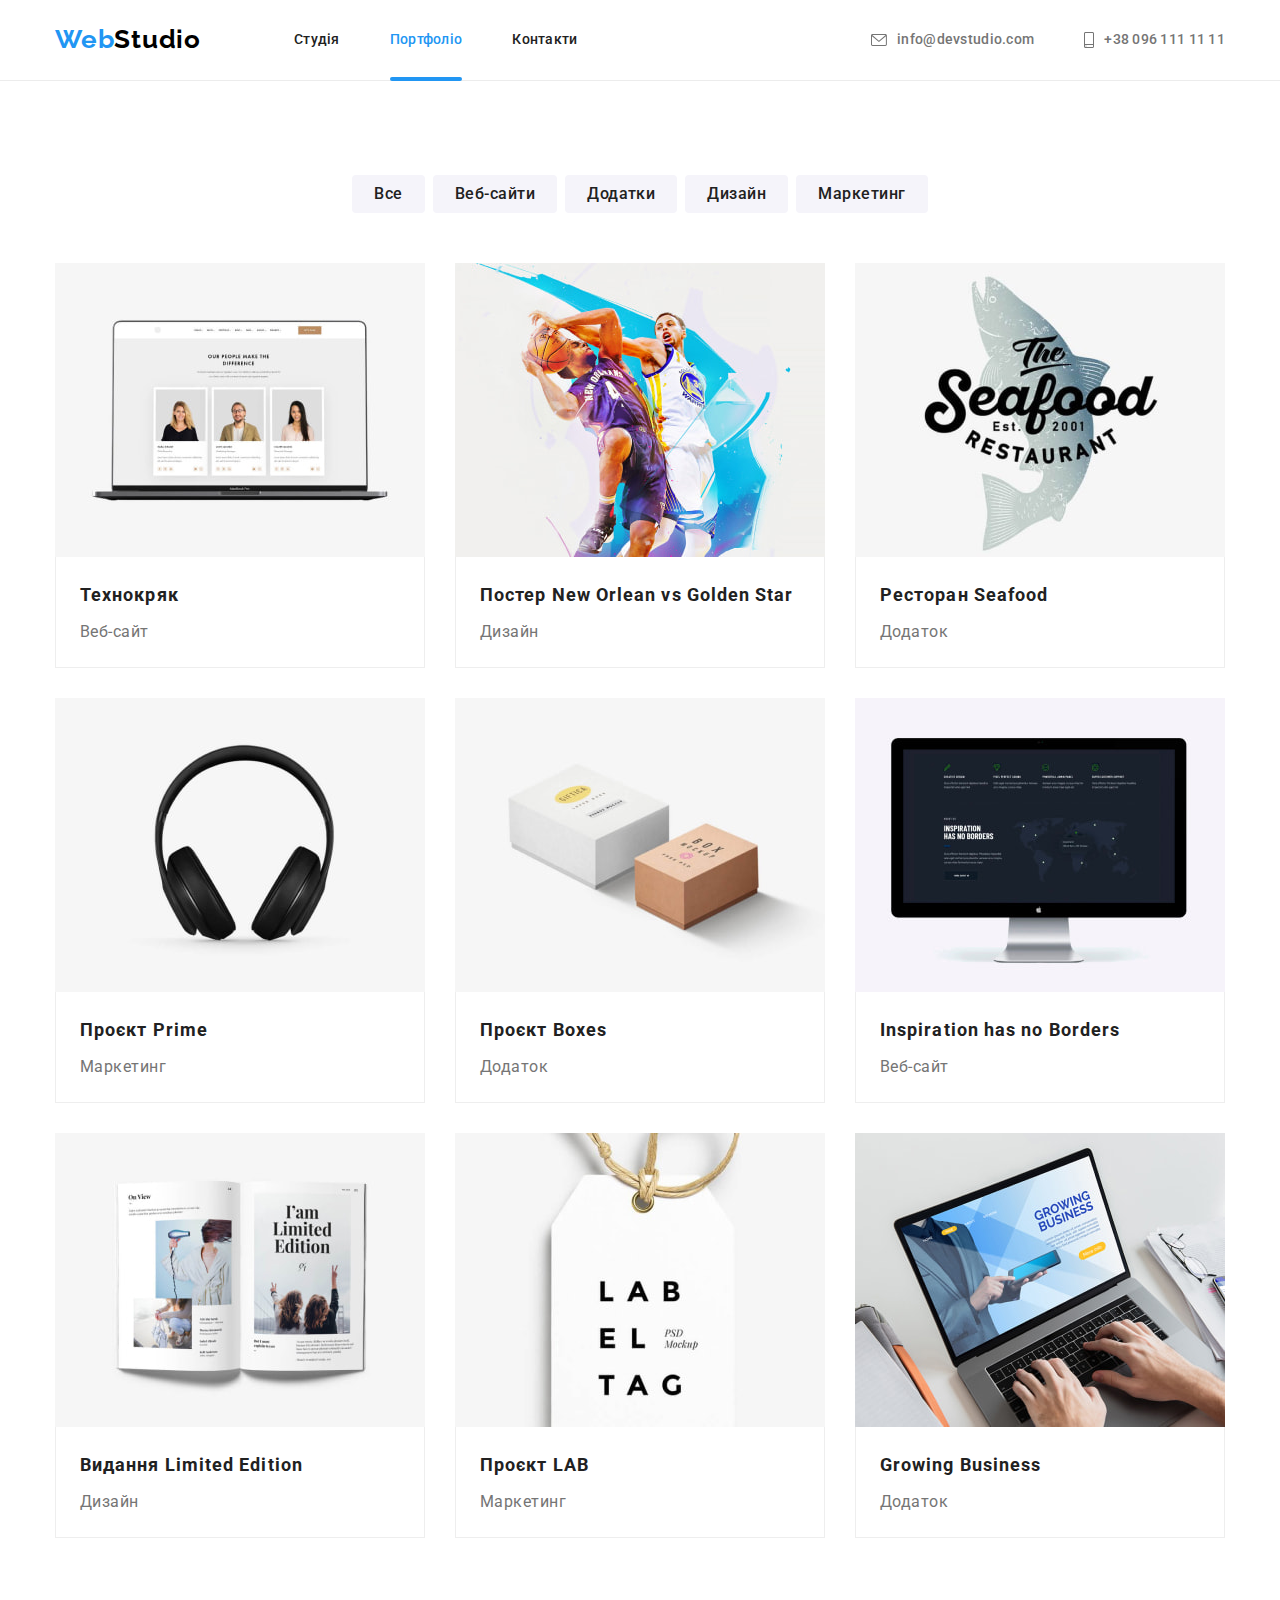
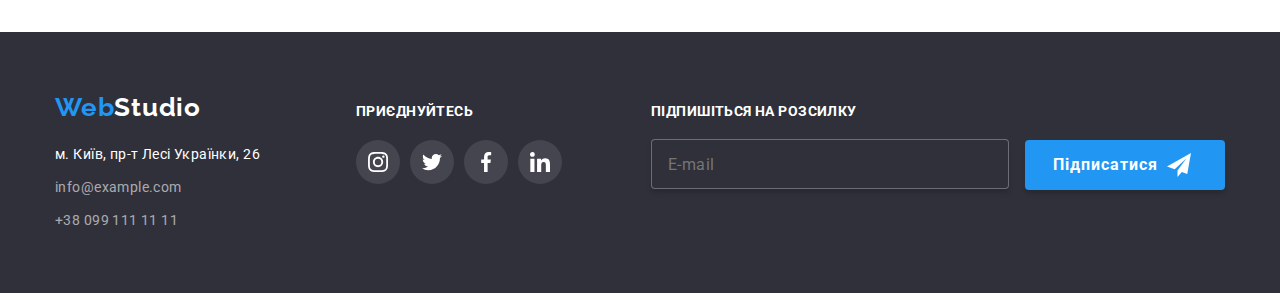
==== commit 4c538c4b: "sass update" ====
--- a/portfolio.html
+++ b/portfolio.html
@@ -8,7 +8,7 @@
     <link rel="preconnect" href="https://fonts.gstatic.com" crossorigin />
     <link href="https://fonts.googleapis.com/css2?family=Raleway:wght@700&family=Roboto:wght@400;500;700;900&display=swap" rel="stylesheet" />
     <link rel="stylesheet" href="https://cdnjs.cloudflare.com/ajax/libs/modern-normalize/1.1.0/modern-normalize.min.css" />
-    <link rel="stylesheet" href="css/styles.css" />
+    <link rel="stylesheet" href="css/main.min.css" />
     <title>Портфоліо</title>
   </head>
 
@@ -36,13 +36,13 @@
         <!-- Контакти -->
         <div class="contacts">
           <a class="email contacts__email link" href="mailto:info@devstudio.com">
-            <svg class="envelope" width="16" height="12">
+            <svg class="contacts__envelope-icon" width="16" height="12">
               <use href="./images/icons.svg#envelope"></use>
             </svg>
             info@devstudio.com
           </a>
           <a class="phone contacts__phone link" href="tel:+380961111111"
-            ><svg class="smartphone" width="10" height="16">
+            ><svg class="contacts__smartphone-icon" width="10" height="16">
               <use href="./images/icons.svg#smartphone"></use>
             </svg>
             +38 096 111 11 11
@@ -57,21 +57,21 @@
         <div class="container">
           <h1 class="portfolio__title visually-hidden">Наше портфоліо</h1>
           <!-- Список фільтрів -->
-          <ul class="filter__list list">
-            <li class="filter__item">
-              <button class="filter__btn" type="button">Все</button>
-            </li>
-            <li class="filter__item">
-              <button class="filter__btn" type="button">Веб-сайти</button>
-            </li>
-            <li class="filter__item">
-              <button class="filter__btn" type="button">Додатки</button>
-            </li>
-            <li class="filte__item">
-              <button class="filter__btn" type="button">Дизайн</button>
-            </li>
-            <li class="filter__item">
-              <button class="filter__btn" type="button">Маркетинг</button>
+          <ul class="portfolio__filter-list list">
+            <li class="portfolio__filter-item">
+              <button class="portfolio__filter-btn" type="button">Все</button>
+            </li>
+            <li class="portfolio__filter-item">
+              <button class="portfolio__filter-btn" type="button">Веб-сайти</button>
+            </li>
+            <li class="portfolio__filter-item">
+              <button class="portfolio__filter-btn" type="button">Додатки</button>
+            </li>
+            <li class="portfolio__filte_-tem">
+              <button class="portfolio__filter-btn" type="button">Дизайн</button>
+            </li>
+            <li class="portfolio__filter-item">
+              <button class="portfolio__filter-btn" type="button">Маркетинг</button>
             </li>
           </ul>
           <!-- Список проєктів -->
@@ -86,7 +86,7 @@
                 </div>
                 <div class="portfolio__text">
                   <h2 class="portfolio__title">Технокряк</h2>
-                  <p class="filter__title">Веб-сайт</p>
+                  <p class="portfolio__filter-title">Веб-сайт</p>
                 </div>
               </a>
             </li>
@@ -98,7 +98,7 @@
                 </div>
                 <div class="portfolio__text">
                   <h2 class="portfolio__title">Постер New Orlean vs Golden Star</h2>
-                  <p class="filter__title">Дизайн</p>
+                  <p class="portfolio__filter-title">Дизайн</p>
                 </div>
               </a>
             </li>
@@ -110,7 +110,7 @@
                 </div>
                 <div class="portfolio__text">
                   <h2 class="portfolio__title">Ресторан Seafood</h2>
-                  <p class="filter__title">Додаток</p>
+                  <p class="portfolio__filter-title">Додаток</p>
                 </div>
               </a>
             </li>
@@ -122,7 +122,7 @@
                 </div>
                 <div class="portfolio__text">
                   <h2 class="portfolio__title">Проєкт Prime</h2>
-                  <p class="filter__title">Маркетинг</p>
+                  <p class="portfolio__filter-title">Маркетинг</p>
                 </div>
               </a>
             </li>
@@ -137,7 +137,7 @@
                 </div>
                 <div class="portfolio__text">
                   <h2 class="portfolio__title">Проєкт Boxes</h2>
-                  <p class="filter__title">Додаток</p>
+                  <p class="portfolio__filter-title">Додаток</p>
                 </div>
               </a>
             </li>
@@ -152,7 +152,7 @@
                 </div>
                 <div class="portfolio__text">
                   <h2 class="portfolio__title">Inspiration has no Borders</h2>
-                  <p class="filter__title">Веб-сайт</p>
+                  <p class="portfolio__filter-title">Веб-сайт</p>
                 </div>
               </a>
             </li>
@@ -167,7 +167,7 @@
                 </div>
                 <div class="portfolio__text">
                   <h2 class="portfolio__title">Видання Limited Edition</h2>
-                  <p class="filter__title">Дизайн</p>
+                  <p class="portfolio__filter-title">Дизайн</p>
                 </div>
               </a>
             </li>
@@ -182,7 +182,7 @@
                 </div>
                 <div class="portfolio__text">
                   <h2 class="portfolio__title">Проєкт LAB</h2>
-                  <p class="filter__title">Маркетинг</p>
+                  <p class="portfolio__filter-title">Маркетинг</p>
                 </div>
               </a>
             </li>
@@ -197,7 +197,7 @@
                 </div>
                 <div class="portfolio__text">
                   <h2 class="portfolio__title">Growing Business</h2>
-                  <p class="filter__title">Додаток</p>
+                  <p class="portfolio__filter-title">Додаток</p>
                 </div>
               </a>
             </li>
@@ -211,14 +211,16 @@
         <div class="footer__content">
           <div class="footer__address">
             <a class="logo footer__logo link" href="./index.html"><span class="web-logo">Web</span><span class="studio-logo">Studio</span> </a>
+            <!-- Адреса -->
             <address class="address">
               <p class="address__text">м. Київ, пр-т Лесі Українки, 26</p>
               <a class="email address__email link" href="mailto:info@example.com">info@example.com</a>
               <a class="phone address__phone link" href="tel:+380991111111">+38 099 111 11 11</a>
             </address>
           </div>
-          <div class="social">
-            <strong class="social__title">Приєднуйтесь</strong>
+          <!-- Соціальні мережі -->
+          <div class="footer__social">
+            <strong class="footer__social-label">Приєднуйтесь</strong>
             <ul class="social__list list">
               <li class="social__item">
                 <a class="social__link social__link--inverse" href="" target="_blank" rel="noopener noreferrer" aria-label="Instagram">
@@ -250,6 +252,7 @@
               </li>
             </ul>
           </div>
+          <!-- Підписка -->
           <div class="subscription">
             <form class="subscription__form" autocomplete="off">
               <strong class="subscription__title">Підпишіться на розсилку</strong>
@@ -258,7 +261,7 @@
                   <input class="subscription__input" type="email" name="email" placeholder="E-mail" id="email" />
                   <label class="subscription__label visually-hidden" for="email">E-mail</label>
                 </div>
-                <button class="button subscription__btn" type="submit">
+                <button class="subscription__btn" type="submit">
                   Підписатися
                   <svg class="subscription__btn-icon" width="24" height="24">
                     <use href="./images/icons.svg#send-button"></use>
--- a/css/main.min.css
+++ b/css/main.min.css
@@ -0,0 +1 @@
+.visually-hidden{position:absolute;white-space:nowrap;width:1px;height:1px;overflow:hidden;border:0;padding:0;clip:rect(0 0 0 0);-webkit-clip-path:inset(50%);clip-path:inset(50%);margin:-1px}.container{width:1200px;margin-left:auto;margin-right:auto;padding-left:15px;padding-right:15px}.section{padding-top:94px;padding-bottom:94px}.link{text-decoration:none}.list{list-style:none}body{font-family:"Roboto",sans-serif;font-style:normal;background-color:#fff;color:#757575}h1,h2,h3,h4,h5,h6,p,ul{margin:0;padding:0}img,svg{display:block}.header{border-bottom:1px solid #ececec}.header__container{display:-webkit-box;display:-ms-flexbox;display:flex;-webkit-box-align:center;-ms-flex-align:center;align-items:center}.logo{font-family:"Raleway",sans-serif;font-weight:700;font-size:26px;line-height:1.19;letter-spacing:.03em;color:#000}.web-logo{color:#2196f3}.studio-logo{color:#fff}.navigation,.navigation__list{display:-webkit-box;display:-ms-flexbox;display:flex;-webkit-box-align:center;-ms-flex-align:center;align-items:center}.navigation__link.current{color:#2196f3}.navigation__link{display:-webkit-inline-box;display:-ms-inline-flexbox;display:inline-flex;padding-top:32px;padding-bottom:32px}.navigation__logo{display:-webkit-inline-box;display:-ms-inline-flexbox;display:inline-flex;margin-right:93px;padding-top:24px;padding-bottom:25px}.navigation__item:not(:last-child){margin-right:50px}.navigation{margin-right:auto}.navigation__item{position:relative;font-weight:500;font-size:14px;line-height:1.14;letter-spacing:.02em}.navigation__item.current::after{position:absolute;bottom:-1px;left:0;display:block;content:"";width:100%;height:4px;background-color:#2196f3;border-radius:2px}.navigation__link{color:#212121;-webkit-transition:color 250ms cubic-bezier(0.4, 0, 0.2, 1);transition:color 250ms cubic-bezier(0.4, 0, 0.2, 1)}.navigation__link:hover,.navigation__link:focus{color:#2196f3}.contacts,.contacts__phone,.contacts__email{display:-webkit-box;display:-ms-flexbox;display:flex;-webkit-box-align:center;-ms-flex-align:center;align-items:center;font-weight:500;font-size:14px;line-height:1.14;letter-spacing:.02em;color:#757575}.contacts__email{margin-right:50px}.email,.phone{-webkit-transition:color 250ms cubic-bezier(0.4, 0, 0.2, 1);transition:color 250ms cubic-bezier(0.4, 0, 0.2, 1)}.email:hover,.email:focus,.phone:hover,.phone:focus{color:#2196f3}.contacts__smartphone-icon,.contacts__envelope-icon{margin-right:10px;fill:currentColor}.footer{padding-top:60px;padding-right:0;padding-bottom:60px;padding-left:0;background-color:#2f303a}.footer__content{display:-webkit-box;display:-ms-flexbox;display:flex;-webkit-box-align:baseline;-ms-flex-align:baseline;align-items:baseline}.footer__logo{margin-bottom:20px}.footer__address{display:-webkit-box;display:-ms-flexbox;display:flex;-webkit-box-orient:vertical;-webkit-box-direction:normal;-ms-flex-direction:column;flex-direction:column;width:231px;margin-right:70px}.footer__social{display:-webkit-box;display:-ms-flexbox;display:flex;-webkit-box-orient:vertical;-webkit-box-direction:normal;-ms-flex-direction:column;flex-direction:column}.footer__social-label{margin-bottom:20px;font-size:14px;line-height:1.14;letter-spacing:.03em;text-transform:uppercase;color:#fff}.address{display:-webkit-box;display:-ms-flexbox;display:flex;-webkit-box-orient:vertical;-webkit-box-direction:normal;-ms-flex-direction:column;flex-direction:column}.address__text,.address__email,.address__phone{font-style:normal;font-weight:400;font-size:14px;line-height:1.71;letter-spacing:.03em;color:rgba(255,255,255,.6)}.address__text{margin-bottom:9px;color:#fff}.address__email{margin-bottom:9px}.hero{text-align:center;background-color:#2f303a}.hero__overlay{padding:200px 0;height:600px;max-width:1600px;margin-right:auto;margin-left:auto;background-image:-webkit-gradient(linear, left top, right top, from(rgba(47, 48, 58, 0.4)), to(rgba(47, 48, 58, 0.4))),url(../images/hero.jpg);background-image:linear-gradient(to right, rgba(47, 48, 58, 0.4), rgba(47, 48, 58, 0.4)),url(../images/hero.jpg);background-repeat:no-repeat;background-position:center;background-size:cover}.hero__title{margin-left:auto;margin-right:auto;width:696px;margin-bottom:30px;font-weight:900;font-size:44px;line-height:1.36;letter-spacing:.06em;text-transform:uppercase;color:#fff}.features__list{display:-webkit-box;display:-ms-flexbox;display:flex}.features{padding-bottom:0px}.features__title{margin-bottom:10px;font-size:14px;line-height:1.14;letter-spacing:.03em;text-transform:uppercase;color:#212121}.features__item:not(:last-child){margin-right:30px}.features__icon-bg{display:-webkit-inline-box;display:-ms-inline-flexbox;display:inline-flex;-webkit-box-pack:center;-ms-flex-pack:center;justify-content:center;-webkit-box-align:center;-ms-flex-align:center;align-items:center;width:270px;height:120px;margin-bottom:30px;background-color:#f5f4fa;border-radius:4px}.features__text{padding-bottom:3px;font-size:14px;line-height:1.71;letter-spacing:.03em}.social__list{display:-webkit-box;display:-ms-flexbox;display:flex;-ms-flex-wrap:wrap;flex-wrap:wrap;gap:10px;-ms-flex-preferred-size:calc((100% - 60px)/4);flex-basis:calc((100% - 60px)/4);-webkit-box-pack:center;-ms-flex-pack:center;justify-content:center;color:#afb1b8}.social__link{display:-webkit-inline-box;display:-ms-inline-flexbox;display:inline-flex;width:44px;height:44px;-webkit-box-pack:center;-ms-flex-pack:center;justify-content:center;-webkit-box-align:center;-ms-flex-align:center;align-items:center;border-radius:50%;color:#afb1b8;background-color:rgba(0,0,0,0);-webkit-transition:background-color 250ms cubic-bezier(0.4, 0, 0.2, 1),color 250ms cubic-bezier(0.4, 0, 0.2, 1);transition:background-color 250ms cubic-bezier(0.4, 0, 0.2, 1),color 250ms cubic-bezier(0.4, 0, 0.2, 1)}.social__link:hover,.social__link:focus{color:#fff;background-color:#2196f3}.social__link--inverse{color:#fff;background-color:rgba(255,255,255,.1)}.social__icon{fill:currentColor}.employment__title{margin-bottom:50px;font-size:36px;line-height:1.17;text-align:center;letter-spacing:.03em;color:#212121}.employment__list{display:-webkit-box;display:-ms-flexbox;display:flex;-ms-flex-wrap:wrap;flex-wrap:wrap;gap:30px;-ms-flex-preferred-size:calc((100% - 60px)/3);flex-basis:calc((100% - 60px)/3)}.employment__item{position:relative}.employment__overlay{position:absolute;display:-webkit-inline-box;display:-ms-inline-flexbox;display:inline-flex;-webkit-box-pack:center;-ms-flex-pack:center;justify-content:center;-webkit-box-align:center;-ms-flex-align:center;align-items:center;bottom:0;left:0;width:100%;height:70px;font-size:14px;line-height:1.14px;letter-spacing:.03em;text-transform:uppercase;color:#fff;background-image:-webkit-gradient(linear, left bottom, left top, from(rgba(47, 48, 58, 0.8)), to(rgba(47, 48, 58, 0.8)));background-image:linear-gradient(to top, rgba(47, 48, 58, 0.8), rgba(47, 48, 58, 0.8))}.partner__title{margin-bottom:50px;font-size:36px;line-height:1.17;text-align:center;letter-spacing:.03em;color:#212121}.partner__link{display:-webkit-inline-box;display:-ms-inline-flexbox;display:inline-flex;-webkit-box-pack:center;-ms-flex-pack:center;justify-content:center;-webkit-box-align:center;-ms-flex-align:center;align-items:center;width:170px;height:92px;border:1px solid #afb1b8;border-radius:4px;color:#afb1b8;-webkit-transition:color 250ms cubic-bezier(0.4, 0, 0.2, 1),border-color 250ms cubic-bezier(0.4, 0, 0.2, 1);transition:color 250ms cubic-bezier(0.4, 0, 0.2, 1),border-color 250ms cubic-bezier(0.4, 0, 0.2, 1)}.partner__link:hover,.partner__link:focus{color:#2196f3;border-color:#2196f3}.partner__list{display:-webkit-box;display:-ms-flexbox;display:flex;-ms-flex-wrap:wrap;flex-wrap:wrap;gap:30px;-ms-flex-preferred-size:calc((100% - 150px)/6);flex-basis:calc((100% - 150px)/6)}.partner__icon{fill:currentColor}.team__title{margin-bottom:50px;font-size:36px;line-height:1.17;text-align:center;letter-spacing:.03em;color:#212121}.team__list{display:-webkit-box;display:-ms-flexbox;display:flex;-ms-flex-wrap:wrap;flex-wrap:wrap;gap:30px}.team{background-color:#f5f4fa}.team__list{-ms-flex-preferred-size:calc((100% - 90px)/4);flex-basis:calc((100% - 90px)/4)}.team__photo{margin-bottom:30px}.team__item{padding-bottom:30px;background-color:#fff;-webkit-box-shadow:0px 1px 3px rgba(0,0,0,.12),0px 1px 1px rgba(0,0,0,.14),0px 2px 1px rgba(33,33,33,.2);box-shadow:0px 1px 3px rgba(0,0,0,.12),0px 1px 1px rgba(0,0,0,.14),0px 2px 1px rgba(33,33,33,.2);border-radius:0px 0px 4px 4px}.team__member{margin-bottom:10px;font-weight:500;font-size:16px;line-height:1.18;text-align:center;letter-spacing:.03em;color:#212121}.team__work{padding-bottom:16px;font-size:16px;line-height:1.187;text-align:center;letter-spacing:.03em}.portfolio__filter-list{display:-webkit-box;display:-ms-flexbox;display:flex;gap:8px;-webkit-box-pack:center;-ms-flex-pack:center;justify-content:center;margin-bottom:50px}.portfolio__filter-title{font-size:16px;line-height:1.88;letter-spacing:.03em;color:#757575}.portfolio__list{display:-webkit-box;display:-ms-flexbox;display:flex;-ms-flex-wrap:wrap;flex-wrap:wrap;gap:30px;-ms-flex-preferred-size:calc((100% - 60px)/3);flex-basis:calc((100% - 60px)/3);-ms-flex-line-pack:start;align-content:flex-start}.portfolio__title{margin-bottom:4px;font-size:18px;line-height:2;letter-spacing:.06em;color:#212121}.portfolio__link{display:block;background-color:#fff;-webkit-transition:-webkit-box-shadow 250ms cubic-bezier(0.4, 0, 0.2, 1);transition:-webkit-box-shadow 250ms cubic-bezier(0.4, 0, 0.2, 1);transition:box-shadow 250ms cubic-bezier(0.4, 0, 0.2, 1);transition:box-shadow 250ms cubic-bezier(0.4, 0, 0.2, 1), -webkit-box-shadow 250ms cubic-bezier(0.4, 0, 0.2, 1)}.portfolio__link:hover{-webkit-box-shadow:0px 1px 1px rgba(0,0,0,.12),0px 4px 4px rgba(0,0,0,.06),1px 4px 6px rgba(0,0,0,.16);box-shadow:0px 1px 1px rgba(0,0,0,.12),0px 4px 4px rgba(0,0,0,.06),1px 4px 6px rgba(0,0,0,.16)}.portfolio__text{padding:20px 24px;border:1px solid #eee;border-top:none}.portfolio__card{position:relative;overflow:hidden}.portfolio__overlay{display:-webkit-inline-box;display:-ms-inline-flexbox;display:inline-flex;-webkit-box-pack:center;-ms-flex-pack:center;justify-content:center;position:absolute;bottom:-100%;left:0;padding-top:63px;padding-right:24px;padding-bottom:63px;padding-left:24px;width:100%;height:100%;font-size:18px;line-height:1.56;letter-spacing:.03em;color:#fff;background-image:-webkit-gradient(linear, left bottom, left top, from(rgba(33, 150, 243, 0.9)), to(rgba(33, 150, 243, 0.9)));background-image:linear-gradient(to top, rgba(33, 150, 243, 0.9), rgba(33, 150, 243, 0.9));opacity:0;-webkit-transition:opacity 250ms cubic-bezier(0.4, 0, 0.2, 1),-webkit-transform 250ms cubic-bezier(0.4, 0, 0.2, 1);transition:opacity 250ms cubic-bezier(0.4, 0, 0.2, 1),-webkit-transform 250ms cubic-bezier(0.4, 0, 0.2, 1);transition:opacity 250ms cubic-bezier(0.4, 0, 0.2, 1),transform 250ms cubic-bezier(0.4, 0, 0.2, 1);transition:opacity 250ms cubic-bezier(0.4, 0, 0.2, 1),transform 250ms cubic-bezier(0.4, 0, 0.2, 1),-webkit-transform 250ms cubic-bezier(0.4, 0, 0.2, 1)}.portfolio__link:hover .portfolio__overlay{opacity:1;-webkit-transform:translateY(-100%);transform:translateY(-100%)}.backdrop{position:fixed;z-index:10;top:0;left:0;width:100%;height:100%;background-color:rgba(0,0,0,.2);-webkit-transition:opacity 500ms cubic-bezier(0.4, 0, 0.2, 1),visibility 500ms cubic-bezier(0.4, 0, 0.2, 1);transition:opacity 500ms cubic-bezier(0.4, 0, 0.2, 1),visibility 500ms cubic-bezier(0.4, 0, 0.2, 1)}.backdrop.is-hidden{opacity:0;visibility:hidden;pointer-events:none}.backdrop.is-hidden .backdrop__modal{-webkit-transform:translate(-250%, -150%) scale(0.1);transform:translate(-250%, -150%) scale(0.1)}.backdrop__modal{position:absolute;top:50%;left:50%;-webkit-transform:translate(-50%, -50%) scale(1);transform:translate(-50%, -50%) scale(1);padding-top:40px;padding-right:40px;padding-bottom:40px;padding-left:40px;min-width:528px;background:#fff;-webkit-box-shadow:0px 1px 3px rgba(0,0,0,.12),0px 1px 1px rgba(0,0,0,.14),0px 2px 1px rgba(0,0,0,.2);box-shadow:0px 1px 3px rgba(0,0,0,.12),0px 1px 1px rgba(0,0,0,.14),0px 2px 1px rgba(0,0,0,.2);border-radius:4px;-webkit-transition:-webkit-transform 500ms cubic-bezier(0.4, 0, 0.2, 1);transition:-webkit-transform 500ms cubic-bezier(0.4, 0, 0.2, 1);transition:transform 500ms cubic-bezier(0.4, 0, 0.2, 1);transition:transform 500ms cubic-bezier(0.4, 0, 0.2, 1), -webkit-transform 500ms cubic-bezier(0.4, 0, 0.2, 1)}.subscription{margin-left:auto}.subscription__form{display:-webkit-box;display:-ms-flexbox;display:flex;-webkit-box-orient:vertical;-webkit-box-direction:normal;-ms-flex-direction:column;flex-direction:column}.subscription__title{margin-bottom:20px;font-size:14px;line-height:1.1428571429;letter-spacing:.03em;text-transform:uppercase;color:#fff}.subscription__field{display:-webkit-inline-box;display:-ms-inline-flexbox;display:inline-flex;-webkit-box-align:center;-ms-flex-align:center;align-items:center;margin-right:12px}.subscription__input{width:358px;height:50px;padding-top:15px;padding-left:16px;padding-bottom:15px;padding-right:16px;font-weight:400;font-size:16px;line-height:1.25;letter-spacing:.03em;color:#fff;background-color:#2f303a;border:1px solid rgba(255,255,255,.3);-webkit-box-shadow:0px 4px 4px rgba(0,0,0,.15);box-shadow:0px 4px 4px rgba(0,0,0,.15);border-radius:4px;outline:rgba(0,0,0,0);-webkit-transition:border 250ms cubic-bezier(0.4, 0, 0.2, 1);transition:border 250ms cubic-bezier(0.4, 0, 0.2, 1)}.subscription__input:focus{border-color:#2196f3}.subscription__btn-icon{margin-left:9px;fill:currentColor}.callback{display:-webkit-box;display:-ms-flexbox;display:flex;-webkit-box-orient:vertical;-webkit-box-direction:normal;-ms-flex-direction:column;flex-direction:column;-webkit-box-align:center;-ms-flex-align:center;align-items:center}.callback__title{font-size:20px;line-height:1.15;text-align:center;letter-spacing:.03em;margin-bottom:12px;color:#212121}.callback__label{display:-webkit-inline-box;display:-ms-inline-flexbox;display:inline-flex;-webkit-box-orient:vertical;-webkit-box-direction:normal;-ms-flex-direction:column;flex-direction:column;width:100%;margin-bottom:10px;font-weight:400;font-size:12px;line-height:1.1666666667;letter-spacing:.01em}.callback__label:nth-child(5){margin-bottom:20px}.callback__field{margin-top:4px;position:relative}.callback__input{width:100%;height:40px;padding-left:42px;font-weight:400;font-size:14px;line-height:1.1428571429;letter-spacing:.03em;color:#212121;border:1px solid rgba(33,33,33,.2);border-radius:4px;outline:rgba(0,0,0,0);-webkit-transition:border 250ms cubic-bezier(0.4, 0, 0.2, 1);transition:border 250ms cubic-bezier(0.4, 0, 0.2, 1)}.callback__input:focus{border-color:#2196f3}.callback__comment{width:100%;margin-top:4px;padding-top:12px;padding-right:16px;padding-bottom:12px;padding-left:16px;font-weight:400;font-size:14px;line-height:1.11;letter-spacing:.03em;color:#212121;border:1px solid rgba(33,33,33,.2);border-radius:4px;resize:none;outline:rgba(0,0,0,0);-webkit-transition:border 250ms cubic-bezier(0.4, 0, 0.2, 1);transition:border 250ms cubic-bezier(0.4, 0, 0.2, 1)}.callback__comment:focus{border-color:#2196f3}.callback__icon{position:absolute;top:50%;left:15px;-webkit-transform:translateY(-50%);transform:translateY(-50%);-webkit-transition:fill 250ms cubic-bezier(0.4, 0, 0.2, 1);transition:fill 250ms cubic-bezier(0.4, 0, 0.2, 1)}.callback__input:focus+.callback__icon{fill:#2196f3}.callback__checkbox-label{display:-webkit-inline-box;display:-ms-inline-flexbox;display:inline-flex;-webkit-box-pack:center;-ms-flex-pack:center;justify-content:center;-webkit-box-align:center;-ms-flex-align:center;align-items:center;margin-bottom:30px;font-size:14px;line-height:1.7142857143;letter-spacing:.03em}.callback__checkbox-custom{display:-webkit-box;display:-ms-flexbox;display:flex;-webkit-box-pack:center;-ms-flex-pack:center;justify-content:center;-webkit-box-align:center;-ms-flex-align:center;align-items:center;width:16px;height:15px;margin-right:8px;background-color:#fff;border:2px solid #212121;border-radius:2px;-webkit-transition:background-color 250ms cubic-bezier(0.4, 0, 0.2, 1),border 250ms cubic-bezier(0.4, 0, 0.2, 1);transition:background-color 250ms cubic-bezier(0.4, 0, 0.2, 1),border 250ms cubic-bezier(0.4, 0, 0.2, 1)}.callback__checkbox:checked+.callback__checkbox-custom{background-color:#2196f3;border-color:#2196f3}.callback__checkbox:hover+.callback__checkbox-custom,.callback__checkbox:focus+.callback__checkbox-custom{border-color:#2196f3}.callback__checkbox-icon{-webkit-transition:border 250ms cubic-bezier(0.4, 0, 0.2, 1),-webkit-transform 250ms cubic-bezier(0.4, 0, 0.2, 1);transition:border 250ms cubic-bezier(0.4, 0, 0.2, 1),-webkit-transform 250ms cubic-bezier(0.4, 0, 0.2, 1);transition:transform 250ms cubic-bezier(0.4, 0, 0.2, 1),border 250ms cubic-bezier(0.4, 0, 0.2, 1);transition:transform 250ms cubic-bezier(0.4, 0, 0.2, 1),border 250ms cubic-bezier(0.4, 0, 0.2, 1),-webkit-transform 250ms cubic-bezier(0.4, 0, 0.2, 1)}.callback__checkbox:checked+.callback__checkbox-custom>.callback__checkbox-icon{-webkit-transform:scale(1.3);transform:scale(1.3)}.callback__checkbox-agreement{color:#2196f3;text-underline-position:under}.subscription__btn,.callback__btn,.hero__btn{min-width:200px;padding-top:10px;padding-bottom:10px;font-weight:700;font-size:16px;line-height:1.875;letter-spacing:.06em;color:#fff;background-color:#2196f3;-webkit-box-shadow:0px 4px 4px rgba(0,0,0,.15);box-shadow:0px 4px 4px rgba(0,0,0,.15);border-radius:4px;border:none;cursor:pointer;-webkit-transition:background-color 250ms cubic-bezier(0.4, 0, 0.2, 1);transition:background-color 250ms cubic-bezier(0.4, 0, 0.2, 1)}.subscription__btn:hover,.callback__btn:hover,.hero__btn:hover,.subscription__btn:focus,.callback__btn:focus,.hero__btn:focus{background-color:#188ce8}.hero__btn{padding-left:32px;padding-right:32px}.callback__btn{padding-left:28px;padding-right:28px}.subscription__btn{display:-webkit-inline-box;display:-ms-inline-flexbox;display:inline-flex;-webkit-box-align:center;-ms-flex-align:center;align-items:center;text-align:center;padding-left:28px;padding-right:28px}.modal__close-btn{display:-webkit-box;display:-ms-flexbox;display:flex;-webkit-box-pack:center;-ms-flex-pack:center;justify-content:center;-webkit-box-align:center;-ms-flex-align:center;align-items:center;position:absolute;top:8px;right:8px;width:30px;height:30px;padding:6px;cursor:pointer;border-radius:50%;background:#fff;border:1px solid rgba(0,0,0,.1)}.modal__btn-icon{-webkit-transition:fill 250ms cubic-bezier(0.4, 0, 0.2, 1);transition:fill 250ms cubic-bezier(0.4, 0, 0.2, 1)}.modal__close-btn:hover .modal__btn-icon{fill:#2196f3}.portfolio__filter-btn{padding:6px 22px;font-weight:500;font-size:16px;line-height:1.63;text-align:center;letter-spacing:.03em;cursor:pointer;border:none;color:#212121;background-color:#f5f4fa;border-radius:4px;-webkit-transition:background-color 250ms cubic-bezier(0.4, 0, 0.2, 1),color 250ms cubic-bezier(0.4, 0, 0.2, 1),-webkit-box-shadow 250ms cubic-bezier(0.4, 0, 0.2, 1);transition:background-color 250ms cubic-bezier(0.4, 0, 0.2, 1),color 250ms cubic-bezier(0.4, 0, 0.2, 1),-webkit-box-shadow 250ms cubic-bezier(0.4, 0, 0.2, 1);transition:background-color 250ms cubic-bezier(0.4, 0, 0.2, 1),color 250ms cubic-bezier(0.4, 0, 0.2, 1),box-shadow 250ms cubic-bezier(0.4, 0, 0.2, 1);transition:background-color 250ms cubic-bezier(0.4, 0, 0.2, 1),color 250ms cubic-bezier(0.4, 0, 0.2, 1),box-shadow 250ms cubic-bezier(0.4, 0, 0.2, 1),-webkit-box-shadow 250ms cubic-bezier(0.4, 0, 0.2, 1)}.portfolio__filter-btn:hover,.portfolio__filter-btn:focus{color:#fff;background-color:#2196f3;-webkit-box-shadow:0px 3px 1px rgba(0,0,0,.1),0px 1px 2px rgba(0,0,0,.08),0px 2px 2px rgba(0,0,0,.12);box-shadow:0px 3px 1px rgba(0,0,0,.1),0px 1px 2px rgba(0,0,0,.08),0px 2px 2px rgba(0,0,0,.12)}/*# sourceMappingURL=main.min.css.map */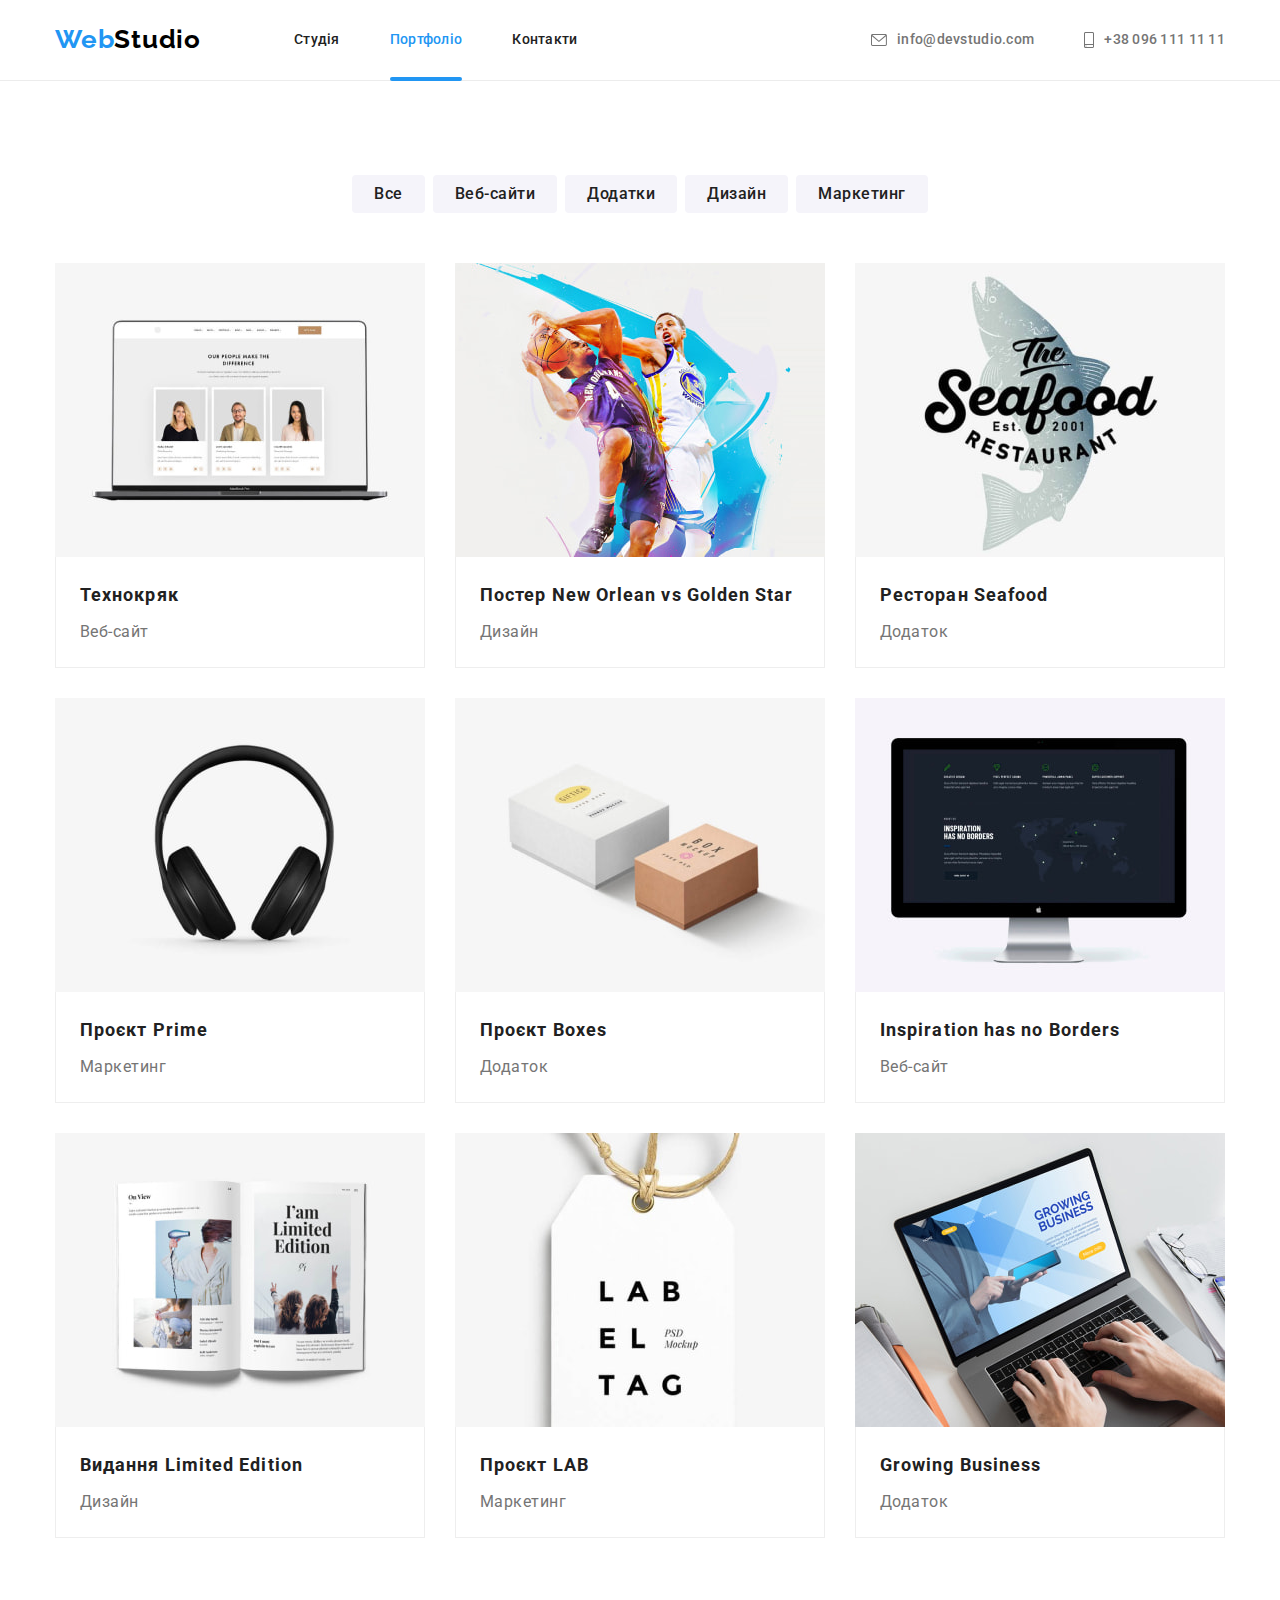
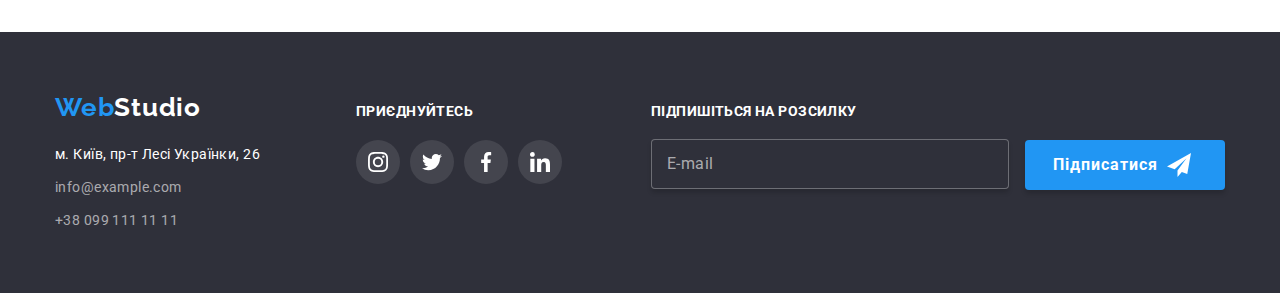
==== commit f1c2a5c1: "update" ====
--- a/portfolio.html
+++ b/portfolio.html
@@ -258,8 +258,8 @@
               <strong class="subscription__title">Підпишіться на розсилку</strong>
               <div class="subscription__mail">
                 <div class="subscription__field">
-                  <input class="subscription__input" type="email" name="email" placeholder="E-mail" id="email" />
-                  <label class="subscription__label visually-hidden" for="email">E-mail</label>
+                  <input class="subscription__input" type="email" name="email" placeholder=" " id="email" />
+                  <label class="subscription__label" for="email">E-mail</label>
                 </div>
                 <button class="subscription__btn" type="submit">
                   Підписатися
--- a/css/main.min.css
+++ b/css/main.min.css
@@ -1 +1 @@
-.visually-hidden{position:absolute;white-space:nowrap;width:1px;height:1px;overflow:hidden;border:0;padding:0;clip:rect(0 0 0 0);-webkit-clip-path:inset(50%);clip-path:inset(50%);margin:-1px}.container{width:1200px;margin-left:auto;margin-right:auto;padding-left:15px;padding-right:15px}.section{padding-top:94px;padding-bottom:94px}.link{text-decoration:none}.list{list-style:none}body{font-family:"Roboto",sans-serif;font-style:normal;background-color:#fff;color:#757575}h1,h2,h3,h4,h5,h6,p,ul{margin:0;padding:0}img,svg{display:block}.header{border-bottom:1px solid #ececec}.header__container{display:-webkit-box;display:-ms-flexbox;display:flex;-webkit-box-align:center;-ms-flex-align:center;align-items:center}.logo{font-family:"Raleway",sans-serif;font-weight:700;font-size:26px;line-height:1.19;letter-spacing:.03em;color:#000}.web-logo{color:#2196f3}.studio-logo{color:#fff}.navigation,.navigation__list{display:-webkit-box;display:-ms-flexbox;display:flex;-webkit-box-align:center;-ms-flex-align:center;align-items:center}.navigation__link.current{color:#2196f3}.navigation__link{display:-webkit-inline-box;display:-ms-inline-flexbox;display:inline-flex;padding-top:32px;padding-bottom:32px}.navigation__logo{display:-webkit-inline-box;display:-ms-inline-flexbox;display:inline-flex;margin-right:93px;padding-top:24px;padding-bottom:25px}.navigation__item:not(:last-child){margin-right:50px}.navigation{margin-right:auto}.navigation__item{position:relative;font-weight:500;font-size:14px;line-height:1.14;letter-spacing:.02em}.navigation__item.current::after{position:absolute;bottom:-1px;left:0;display:block;content:"";width:100%;height:4px;background-color:#2196f3;border-radius:2px}.navigation__link{color:#212121;-webkit-transition:color 250ms cubic-bezier(0.4, 0, 0.2, 1);transition:color 250ms cubic-bezier(0.4, 0, 0.2, 1)}.navigation__link:hover,.navigation__link:focus{color:#2196f3}.contacts,.contacts__phone,.contacts__email{display:-webkit-box;display:-ms-flexbox;display:flex;-webkit-box-align:center;-ms-flex-align:center;align-items:center;font-weight:500;font-size:14px;line-height:1.14;letter-spacing:.02em;color:#757575}.contacts__email{margin-right:50px}.email,.phone{-webkit-transition:color 250ms cubic-bezier(0.4, 0, 0.2, 1);transition:color 250ms cubic-bezier(0.4, 0, 0.2, 1)}.email:hover,.email:focus,.phone:hover,.phone:focus{color:#2196f3}.contacts__smartphone-icon,.contacts__envelope-icon{margin-right:10px;fill:currentColor}.footer{padding-top:60px;padding-right:0;padding-bottom:60px;padding-left:0;background-color:#2f303a}.footer__content{display:-webkit-box;display:-ms-flexbox;display:flex;-webkit-box-align:baseline;-ms-flex-align:baseline;align-items:baseline}.footer__logo{margin-bottom:20px}.footer__address{display:-webkit-box;display:-ms-flexbox;display:flex;-webkit-box-orient:vertical;-webkit-box-direction:normal;-ms-flex-direction:column;flex-direction:column;width:231px;margin-right:70px}.footer__social{display:-webkit-box;display:-ms-flexbox;display:flex;-webkit-box-orient:vertical;-webkit-box-direction:normal;-ms-flex-direction:column;flex-direction:column}.footer__social-label{margin-bottom:20px;font-size:14px;line-height:1.14;letter-spacing:.03em;text-transform:uppercase;color:#fff}.address{display:-webkit-box;display:-ms-flexbox;display:flex;-webkit-box-orient:vertical;-webkit-box-direction:normal;-ms-flex-direction:column;flex-direction:column}.address__text,.address__email,.address__phone{font-style:normal;font-weight:400;font-size:14px;line-height:1.71;letter-spacing:.03em;color:rgba(255,255,255,.6)}.address__text{margin-bottom:9px;color:#fff}.address__email{margin-bottom:9px}.hero{text-align:center;background-color:#2f303a}.hero__overlay{padding:200px 0;height:600px;max-width:1600px;margin-right:auto;margin-left:auto;background-image:-webkit-gradient(linear, left top, right top, from(rgba(47, 48, 58, 0.4)), to(rgba(47, 48, 58, 0.4))),url(../images/hero.jpg);background-image:linear-gradient(to right, rgba(47, 48, 58, 0.4), rgba(47, 48, 58, 0.4)),url(../images/hero.jpg);background-repeat:no-repeat;background-position:center;background-size:cover}.hero__title{margin-left:auto;margin-right:auto;width:696px;margin-bottom:30px;font-weight:900;font-size:44px;line-height:1.36;letter-spacing:.06em;text-transform:uppercase;color:#fff}.features__list{display:-webkit-box;display:-ms-flexbox;display:flex}.features{padding-bottom:0px}.features__title{margin-bottom:10px;font-size:14px;line-height:1.14;letter-spacing:.03em;text-transform:uppercase;color:#212121}.features__item:not(:last-child){margin-right:30px}.features__icon-bg{display:-webkit-inline-box;display:-ms-inline-flexbox;display:inline-flex;-webkit-box-pack:center;-ms-flex-pack:center;justify-content:center;-webkit-box-align:center;-ms-flex-align:center;align-items:center;width:270px;height:120px;margin-bottom:30px;background-color:#f5f4fa;border-radius:4px}.features__text{padding-bottom:3px;font-size:14px;line-height:1.71;letter-spacing:.03em}.social__list{display:-webkit-box;display:-ms-flexbox;display:flex;-ms-flex-wrap:wrap;flex-wrap:wrap;gap:10px;-ms-flex-preferred-size:calc((100% - 60px)/4);flex-basis:calc((100% - 60px)/4);-webkit-box-pack:center;-ms-flex-pack:center;justify-content:center;color:#afb1b8}.social__link{display:-webkit-inline-box;display:-ms-inline-flexbox;display:inline-flex;width:44px;height:44px;-webkit-box-pack:center;-ms-flex-pack:center;justify-content:center;-webkit-box-align:center;-ms-flex-align:center;align-items:center;border-radius:50%;color:#afb1b8;background-color:rgba(0,0,0,0);-webkit-transition:background-color 250ms cubic-bezier(0.4, 0, 0.2, 1),color 250ms cubic-bezier(0.4, 0, 0.2, 1);transition:background-color 250ms cubic-bezier(0.4, 0, 0.2, 1),color 250ms cubic-bezier(0.4, 0, 0.2, 1)}.social__link:hover,.social__link:focus{color:#fff;background-color:#2196f3}.social__link--inverse{color:#fff;background-color:rgba(255,255,255,.1)}.social__icon{fill:currentColor}.employment__title{margin-bottom:50px;font-size:36px;line-height:1.17;text-align:center;letter-spacing:.03em;color:#212121}.employment__list{display:-webkit-box;display:-ms-flexbox;display:flex;-ms-flex-wrap:wrap;flex-wrap:wrap;gap:30px;-ms-flex-preferred-size:calc((100% - 60px)/3);flex-basis:calc((100% - 60px)/3)}.employment__item{position:relative}.employment__overlay{position:absolute;display:-webkit-inline-box;display:-ms-inline-flexbox;display:inline-flex;-webkit-box-pack:center;-ms-flex-pack:center;justify-content:center;-webkit-box-align:center;-ms-flex-align:center;align-items:center;bottom:0;left:0;width:100%;height:70px;font-size:14px;line-height:1.14px;letter-spacing:.03em;text-transform:uppercase;color:#fff;background-image:-webkit-gradient(linear, left bottom, left top, from(rgba(47, 48, 58, 0.8)), to(rgba(47, 48, 58, 0.8)));background-image:linear-gradient(to top, rgba(47, 48, 58, 0.8), rgba(47, 48, 58, 0.8))}.partner__title{margin-bottom:50px;font-size:36px;line-height:1.17;text-align:center;letter-spacing:.03em;color:#212121}.partner__link{display:-webkit-inline-box;display:-ms-inline-flexbox;display:inline-flex;-webkit-box-pack:center;-ms-flex-pack:center;justify-content:center;-webkit-box-align:center;-ms-flex-align:center;align-items:center;width:170px;height:92px;border:1px solid #afb1b8;border-radius:4px;color:#afb1b8;-webkit-transition:color 250ms cubic-bezier(0.4, 0, 0.2, 1),border-color 250ms cubic-bezier(0.4, 0, 0.2, 1);transition:color 250ms cubic-bezier(0.4, 0, 0.2, 1),border-color 250ms cubic-bezier(0.4, 0, 0.2, 1)}.partner__link:hover,.partner__link:focus{color:#2196f3;border-color:#2196f3}.partner__list{display:-webkit-box;display:-ms-flexbox;display:flex;-ms-flex-wrap:wrap;flex-wrap:wrap;gap:30px;-ms-flex-preferred-size:calc((100% - 150px)/6);flex-basis:calc((100% - 150px)/6)}.partner__icon{fill:currentColor}.team__title{margin-bottom:50px;font-size:36px;line-height:1.17;text-align:center;letter-spacing:.03em;color:#212121}.team__list{display:-webkit-box;display:-ms-flexbox;display:flex;-ms-flex-wrap:wrap;flex-wrap:wrap;gap:30px}.team{background-color:#f5f4fa}.team__list{-ms-flex-preferred-size:calc((100% - 90px)/4);flex-basis:calc((100% - 90px)/4)}.team__photo{margin-bottom:30px}.team__item{padding-bottom:30px;background-color:#fff;-webkit-box-shadow:0px 1px 3px rgba(0,0,0,.12),0px 1px 1px rgba(0,0,0,.14),0px 2px 1px rgba(33,33,33,.2);box-shadow:0px 1px 3px rgba(0,0,0,.12),0px 1px 1px rgba(0,0,0,.14),0px 2px 1px rgba(33,33,33,.2);border-radius:0px 0px 4px 4px}.team__member{margin-bottom:10px;font-weight:500;font-size:16px;line-height:1.18;text-align:center;letter-spacing:.03em;color:#212121}.team__work{padding-bottom:16px;font-size:16px;line-height:1.187;text-align:center;letter-spacing:.03em}.portfolio__filter-list{display:-webkit-box;display:-ms-flexbox;display:flex;gap:8px;-webkit-box-pack:center;-ms-flex-pack:center;justify-content:center;margin-bottom:50px}.portfolio__filter-title{font-size:16px;line-height:1.88;letter-spacing:.03em;color:#757575}.portfolio__list{display:-webkit-box;display:-ms-flexbox;display:flex;-ms-flex-wrap:wrap;flex-wrap:wrap;gap:30px;-ms-flex-preferred-size:calc((100% - 60px)/3);flex-basis:calc((100% - 60px)/3);-ms-flex-line-pack:start;align-content:flex-start}.portfolio__title{margin-bottom:4px;font-size:18px;line-height:2;letter-spacing:.06em;color:#212121}.portfolio__link{display:block;background-color:#fff;-webkit-transition:-webkit-box-shadow 250ms cubic-bezier(0.4, 0, 0.2, 1);transition:-webkit-box-shadow 250ms cubic-bezier(0.4, 0, 0.2, 1);transition:box-shadow 250ms cubic-bezier(0.4, 0, 0.2, 1);transition:box-shadow 250ms cubic-bezier(0.4, 0, 0.2, 1), -webkit-box-shadow 250ms cubic-bezier(0.4, 0, 0.2, 1)}.portfolio__link:hover{-webkit-box-shadow:0px 1px 1px rgba(0,0,0,.12),0px 4px 4px rgba(0,0,0,.06),1px 4px 6px rgba(0,0,0,.16);box-shadow:0px 1px 1px rgba(0,0,0,.12),0px 4px 4px rgba(0,0,0,.06),1px 4px 6px rgba(0,0,0,.16)}.portfolio__text{padding:20px 24px;border:1px solid #eee;border-top:none}.portfolio__card{position:relative;overflow:hidden}.portfolio__overlay{display:-webkit-inline-box;display:-ms-inline-flexbox;display:inline-flex;-webkit-box-pack:center;-ms-flex-pack:center;justify-content:center;position:absolute;bottom:-100%;left:0;padding-top:63px;padding-right:24px;padding-bottom:63px;padding-left:24px;width:100%;height:100%;font-size:18px;line-height:1.56;letter-spacing:.03em;color:#fff;background-image:-webkit-gradient(linear, left bottom, left top, from(rgba(33, 150, 243, 0.9)), to(rgba(33, 150, 243, 0.9)));background-image:linear-gradient(to top, rgba(33, 150, 243, 0.9), rgba(33, 150, 243, 0.9));opacity:0;-webkit-transition:opacity 250ms cubic-bezier(0.4, 0, 0.2, 1),-webkit-transform 250ms cubic-bezier(0.4, 0, 0.2, 1);transition:opacity 250ms cubic-bezier(0.4, 0, 0.2, 1),-webkit-transform 250ms cubic-bezier(0.4, 0, 0.2, 1);transition:opacity 250ms cubic-bezier(0.4, 0, 0.2, 1),transform 250ms cubic-bezier(0.4, 0, 0.2, 1);transition:opacity 250ms cubic-bezier(0.4, 0, 0.2, 1),transform 250ms cubic-bezier(0.4, 0, 0.2, 1),-webkit-transform 250ms cubic-bezier(0.4, 0, 0.2, 1)}.portfolio__link:hover .portfolio__overlay{opacity:1;-webkit-transform:translateY(-100%);transform:translateY(-100%)}.backdrop{position:fixed;z-index:10;top:0;left:0;width:100%;height:100%;background-color:rgba(0,0,0,.2);-webkit-transition:opacity 500ms cubic-bezier(0.4, 0, 0.2, 1),visibility 500ms cubic-bezier(0.4, 0, 0.2, 1);transition:opacity 500ms cubic-bezier(0.4, 0, 0.2, 1),visibility 500ms cubic-bezier(0.4, 0, 0.2, 1)}.backdrop.is-hidden{opacity:0;visibility:hidden;pointer-events:none}.backdrop.is-hidden .backdrop__modal{-webkit-transform:translate(-250%, -150%) scale(0.1);transform:translate(-250%, -150%) scale(0.1)}.backdrop__modal{position:absolute;top:50%;left:50%;-webkit-transform:translate(-50%, -50%) scale(1);transform:translate(-50%, -50%) scale(1);padding-top:40px;padding-right:40px;padding-bottom:40px;padding-left:40px;min-width:528px;background:#fff;-webkit-box-shadow:0px 1px 3px rgba(0,0,0,.12),0px 1px 1px rgba(0,0,0,.14),0px 2px 1px rgba(0,0,0,.2);box-shadow:0px 1px 3px rgba(0,0,0,.12),0px 1px 1px rgba(0,0,0,.14),0px 2px 1px rgba(0,0,0,.2);border-radius:4px;-webkit-transition:-webkit-transform 500ms cubic-bezier(0.4, 0, 0.2, 1);transition:-webkit-transform 500ms cubic-bezier(0.4, 0, 0.2, 1);transition:transform 500ms cubic-bezier(0.4, 0, 0.2, 1);transition:transform 500ms cubic-bezier(0.4, 0, 0.2, 1), -webkit-transform 500ms cubic-bezier(0.4, 0, 0.2, 1)}.subscription{margin-left:auto}.subscription__form{display:-webkit-box;display:-ms-flexbox;display:flex;-webkit-box-orient:vertical;-webkit-box-direction:normal;-ms-flex-direction:column;flex-direction:column}.subscription__title{margin-bottom:20px;font-size:14px;line-height:1.1428571429;letter-spacing:.03em;text-transform:uppercase;color:#fff}.subscription__field{display:-webkit-inline-box;display:-ms-inline-flexbox;display:inline-flex;-webkit-box-align:center;-ms-flex-align:center;align-items:center;margin-right:12px}.subscription__input{width:358px;height:50px;padding-top:15px;padding-left:16px;padding-bottom:15px;padding-right:16px;font-weight:400;font-size:16px;line-height:1.25;letter-spacing:.03em;color:#fff;background-color:#2f303a;border:1px solid rgba(255,255,255,.3);-webkit-box-shadow:0px 4px 4px rgba(0,0,0,.15);box-shadow:0px 4px 4px rgba(0,0,0,.15);border-radius:4px;outline:rgba(0,0,0,0);-webkit-transition:border 250ms cubic-bezier(0.4, 0, 0.2, 1);transition:border 250ms cubic-bezier(0.4, 0, 0.2, 1)}.subscription__input:focus{border-color:#2196f3}.subscription__btn-icon{margin-left:9px;fill:currentColor}.callback{display:-webkit-box;display:-ms-flexbox;display:flex;-webkit-box-orient:vertical;-webkit-box-direction:normal;-ms-flex-direction:column;flex-direction:column;-webkit-box-align:center;-ms-flex-align:center;align-items:center}.callback__title{font-size:20px;line-height:1.15;text-align:center;letter-spacing:.03em;margin-bottom:12px;color:#212121}.callback__label{display:-webkit-inline-box;display:-ms-inline-flexbox;display:inline-flex;-webkit-box-orient:vertical;-webkit-box-direction:normal;-ms-flex-direction:column;flex-direction:column;width:100%;margin-bottom:10px;font-weight:400;font-size:12px;line-height:1.1666666667;letter-spacing:.01em}.callback__label:nth-child(5){margin-bottom:20px}.callback__field{margin-top:4px;position:relative}.callback__input{width:100%;height:40px;padding-left:42px;font-weight:400;font-size:14px;line-height:1.1428571429;letter-spacing:.03em;color:#212121;border:1px solid rgba(33,33,33,.2);border-radius:4px;outline:rgba(0,0,0,0);-webkit-transition:border 250ms cubic-bezier(0.4, 0, 0.2, 1);transition:border 250ms cubic-bezier(0.4, 0, 0.2, 1)}.callback__input:focus{border-color:#2196f3}.callback__comment{width:100%;margin-top:4px;padding-top:12px;padding-right:16px;padding-bottom:12px;padding-left:16px;font-weight:400;font-size:14px;line-height:1.11;letter-spacing:.03em;color:#212121;border:1px solid rgba(33,33,33,.2);border-radius:4px;resize:none;outline:rgba(0,0,0,0);-webkit-transition:border 250ms cubic-bezier(0.4, 0, 0.2, 1);transition:border 250ms cubic-bezier(0.4, 0, 0.2, 1)}.callback__comment:focus{border-color:#2196f3}.callback__icon{position:absolute;top:50%;left:15px;-webkit-transform:translateY(-50%);transform:translateY(-50%);-webkit-transition:fill 250ms cubic-bezier(0.4, 0, 0.2, 1);transition:fill 250ms cubic-bezier(0.4, 0, 0.2, 1)}.callback__input:focus+.callback__icon{fill:#2196f3}.callback__checkbox-label{display:-webkit-inline-box;display:-ms-inline-flexbox;display:inline-flex;-webkit-box-pack:center;-ms-flex-pack:center;justify-content:center;-webkit-box-align:center;-ms-flex-align:center;align-items:center;margin-bottom:30px;font-size:14px;line-height:1.7142857143;letter-spacing:.03em}.callback__checkbox-custom{display:-webkit-box;display:-ms-flexbox;display:flex;-webkit-box-pack:center;-ms-flex-pack:center;justify-content:center;-webkit-box-align:center;-ms-flex-align:center;align-items:center;width:16px;height:15px;margin-right:8px;background-color:#fff;border:2px solid #212121;border-radius:2px;-webkit-transition:background-color 250ms cubic-bezier(0.4, 0, 0.2, 1),border 250ms cubic-bezier(0.4, 0, 0.2, 1);transition:background-color 250ms cubic-bezier(0.4, 0, 0.2, 1),border 250ms cubic-bezier(0.4, 0, 0.2, 1)}.callback__checkbox:checked+.callback__checkbox-custom{background-color:#2196f3;border-color:#2196f3}.callback__checkbox:hover+.callback__checkbox-custom,.callback__checkbox:focus+.callback__checkbox-custom{border-color:#2196f3}.callback__checkbox-icon{-webkit-transition:border 250ms cubic-bezier(0.4, 0, 0.2, 1),-webkit-transform 250ms cubic-bezier(0.4, 0, 0.2, 1);transition:border 250ms cubic-bezier(0.4, 0, 0.2, 1),-webkit-transform 250ms cubic-bezier(0.4, 0, 0.2, 1);transition:transform 250ms cubic-bezier(0.4, 0, 0.2, 1),border 250ms cubic-bezier(0.4, 0, 0.2, 1);transition:transform 250ms cubic-bezier(0.4, 0, 0.2, 1),border 250ms cubic-bezier(0.4, 0, 0.2, 1),-webkit-transform 250ms cubic-bezier(0.4, 0, 0.2, 1)}.callback__checkbox:checked+.callback__checkbox-custom>.callback__checkbox-icon{-webkit-transform:scale(1.3);transform:scale(1.3)}.callback__checkbox-agreement{color:#2196f3;text-underline-position:under}.subscription__btn,.callback__btn,.hero__btn{min-width:200px;padding-top:10px;padding-bottom:10px;font-weight:700;font-size:16px;line-height:1.875;letter-spacing:.06em;color:#fff;background-color:#2196f3;-webkit-box-shadow:0px 4px 4px rgba(0,0,0,.15);box-shadow:0px 4px 4px rgba(0,0,0,.15);border-radius:4px;border:none;cursor:pointer;-webkit-transition:background-color 250ms cubic-bezier(0.4, 0, 0.2, 1);transition:background-color 250ms cubic-bezier(0.4, 0, 0.2, 1)}.subscription__btn:hover,.callback__btn:hover,.hero__btn:hover,.subscription__btn:focus,.callback__btn:focus,.hero__btn:focus{background-color:#188ce8}.hero__btn{padding-left:32px;padding-right:32px}.callback__btn{padding-left:28px;padding-right:28px}.subscription__btn{display:-webkit-inline-box;display:-ms-inline-flexbox;display:inline-flex;-webkit-box-align:center;-ms-flex-align:center;align-items:center;text-align:center;padding-left:28px;padding-right:28px}.modal__close-btn{display:-webkit-box;display:-ms-flexbox;display:flex;-webkit-box-pack:center;-ms-flex-pack:center;justify-content:center;-webkit-box-align:center;-ms-flex-align:center;align-items:center;position:absolute;top:8px;right:8px;width:30px;height:30px;padding:6px;cursor:pointer;border-radius:50%;background:#fff;border:1px solid rgba(0,0,0,.1)}.modal__btn-icon{-webkit-transition:fill 250ms cubic-bezier(0.4, 0, 0.2, 1);transition:fill 250ms cubic-bezier(0.4, 0, 0.2, 1)}.modal__close-btn:hover .modal__btn-icon{fill:#2196f3}.portfolio__filter-btn{padding:6px 22px;font-weight:500;font-size:16px;line-height:1.63;text-align:center;letter-spacing:.03em;cursor:pointer;border:none;color:#212121;background-color:#f5f4fa;border-radius:4px;-webkit-transition:background-color 250ms cubic-bezier(0.4, 0, 0.2, 1),color 250ms cubic-bezier(0.4, 0, 0.2, 1),-webkit-box-shadow 250ms cubic-bezier(0.4, 0, 0.2, 1);transition:background-color 250ms cubic-bezier(0.4, 0, 0.2, 1),color 250ms cubic-bezier(0.4, 0, 0.2, 1),-webkit-box-shadow 250ms cubic-bezier(0.4, 0, 0.2, 1);transition:background-color 250ms cubic-bezier(0.4, 0, 0.2, 1),color 250ms cubic-bezier(0.4, 0, 0.2, 1),box-shadow 250ms cubic-bezier(0.4, 0, 0.2, 1);transition:background-color 250ms cubic-bezier(0.4, 0, 0.2, 1),color 250ms cubic-bezier(0.4, 0, 0.2, 1),box-shadow 250ms cubic-bezier(0.4, 0, 0.2, 1),-webkit-box-shadow 250ms cubic-bezier(0.4, 0, 0.2, 1)}.portfolio__filter-btn:hover,.portfolio__filter-btn:focus{color:#fff;background-color:#2196f3;-webkit-box-shadow:0px 3px 1px rgba(0,0,0,.1),0px 1px 2px rgba(0,0,0,.08),0px 2px 2px rgba(0,0,0,.12);box-shadow:0px 3px 1px rgba(0,0,0,.1),0px 1px 2px rgba(0,0,0,.08),0px 2px 2px rgba(0,0,0,.12)}/*# sourceMappingURL=main.min.css.map */+.visually-hidden{position:absolute;white-space:nowrap;width:1px;height:1px;overflow:hidden;border:0;padding:0;clip:rect(0 0 0 0);-webkit-clip-path:inset(50%);clip-path:inset(50%);margin:-1px}.container{width:1200px;margin-left:auto;margin-right:auto;padding-left:15px;padding-right:15px}.section{padding-top:94px;padding-bottom:94px}.link{text-decoration:none}.list{list-style:none}body{font-family:"Roboto",sans-serif;font-style:normal;background-color:#fff;color:#757575}h1,h2,h3,h4,h5,h6,p,ul{margin:0;padding:0}img,svg{display:block}.header{border-bottom:1px solid #ececec}.header__container{display:-webkit-box;display:-ms-flexbox;display:flex;-webkit-box-align:center;-ms-flex-align:center;align-items:center}.logo{font-family:"Raleway",sans-serif;font-weight:700;font-size:26px;line-height:1.19;letter-spacing:.03em;color:#000}.web-logo{color:#2196f3}.studio-logo{color:#fff}.navigation,.navigation__list{display:-webkit-box;display:-ms-flexbox;display:flex;-webkit-box-align:center;-ms-flex-align:center;align-items:center}.navigation__link.current{color:#2196f3}.navigation__link{display:-webkit-inline-box;display:-ms-inline-flexbox;display:inline-flex;padding-top:32px;padding-bottom:32px}.navigation__logo{display:-webkit-inline-box;display:-ms-inline-flexbox;display:inline-flex;margin-right:93px;padding-top:24px;padding-bottom:25px}.navigation__item:not(:last-child){margin-right:50px}.navigation{margin-right:auto}.navigation__item{position:relative;font-weight:500;font-size:14px;line-height:1.14;letter-spacing:.02em}.navigation__item.current::after{position:absolute;bottom:-1px;left:0;display:block;content:"";width:100%;height:4px;background-color:#2196f3;border-radius:2px}.navigation__link{color:#212121;-webkit-transition:color 250ms cubic-bezier(0.4, 0, 0.2, 1);transition:color 250ms cubic-bezier(0.4, 0, 0.2, 1)}.navigation__link:hover,.navigation__link:focus{color:#2196f3}.contacts,.contacts__phone,.contacts__email{display:-webkit-box;display:-ms-flexbox;display:flex;-webkit-box-align:center;-ms-flex-align:center;align-items:center;font-weight:500;font-size:14px;line-height:1.14;letter-spacing:.02em;color:#757575}.contacts__email{margin-right:50px}.email,.phone{-webkit-transition:color 250ms cubic-bezier(0.4, 0, 0.2, 1);transition:color 250ms cubic-bezier(0.4, 0, 0.2, 1)}.email:hover,.email:focus,.phone:hover,.phone:focus{color:#2196f3}.contacts__smartphone-icon,.contacts__envelope-icon{margin-right:10px;fill:currentColor}.footer{padding-top:60px;padding-right:0;padding-bottom:60px;padding-left:0;background-color:#2f303a}.footer__content{display:-webkit-box;display:-ms-flexbox;display:flex;-webkit-box-align:baseline;-ms-flex-align:baseline;align-items:baseline}.footer__logo{margin-bottom:20px}.footer__address{display:-webkit-box;display:-ms-flexbox;display:flex;-webkit-box-orient:vertical;-webkit-box-direction:normal;-ms-flex-direction:column;flex-direction:column;width:231px;margin-right:70px}.footer__social{display:-webkit-box;display:-ms-flexbox;display:flex;-webkit-box-orient:vertical;-webkit-box-direction:normal;-ms-flex-direction:column;flex-direction:column}.footer__social-label{margin-bottom:20px;font-size:14px;line-height:1.14;letter-spacing:.03em;text-transform:uppercase;color:#fff}.address{display:-webkit-box;display:-ms-flexbox;display:flex;-webkit-box-orient:vertical;-webkit-box-direction:normal;-ms-flex-direction:column;flex-direction:column}.address__phone,.address__email,.address__text{font-style:normal;font-weight:400;font-size:14px;line-height:1.71;letter-spacing:.03em;color:rgba(255,255,255,.6)}.address__text{margin-bottom:9px;color:#fff}.address__email{margin-bottom:9px}.hero{text-align:center;background-color:#2f303a}.hero__overlay{padding:200px 0;height:600px;max-width:1600px;margin-right:auto;margin-left:auto;background-image:-webkit-gradient(linear, left top, right top, from(rgba(47, 48, 58, 0.4)), to(rgba(47, 48, 58, 0.4))),url(../images/hero.jpg);background-image:linear-gradient(to right, rgba(47, 48, 58, 0.4), rgba(47, 48, 58, 0.4)),url(../images/hero.jpg);background-repeat:no-repeat;background-position:center;background-size:cover}.hero__title{margin-left:auto;margin-right:auto;width:696px;margin-bottom:30px;font-weight:900;font-size:44px;line-height:1.36;letter-spacing:.06em;text-transform:uppercase;color:#fff}.features__list{display:-webkit-box;display:-ms-flexbox;display:flex}.features{padding-bottom:0px}.features__title{margin-bottom:10px;font-size:14px;line-height:1.14;letter-spacing:.03em;text-transform:uppercase;color:#212121}.features__item:not(:last-child){margin-right:30px}.features__icon-bg{display:-webkit-inline-box;display:-ms-inline-flexbox;display:inline-flex;-webkit-box-pack:center;-ms-flex-pack:center;justify-content:center;-webkit-box-align:center;-ms-flex-align:center;align-items:center;width:270px;height:120px;margin-bottom:30px;background-color:#f5f4fa;border-radius:4px}.features__text{padding-bottom:3px;font-size:14px;line-height:1.71;letter-spacing:.03em}.social__list{display:-webkit-box;display:-ms-flexbox;display:flex;-ms-flex-wrap:wrap;flex-wrap:wrap;gap:10px;-ms-flex-preferred-size:calc((100% - 60px)/4);flex-basis:calc((100% - 60px)/4);-webkit-box-pack:center;-ms-flex-pack:center;justify-content:center;color:#afb1b8}.social__link{display:-webkit-inline-box;display:-ms-inline-flexbox;display:inline-flex;width:44px;height:44px;-webkit-box-pack:center;-ms-flex-pack:center;justify-content:center;-webkit-box-align:center;-ms-flex-align:center;align-items:center;border-radius:50%;color:#afb1b8;background-color:rgba(0,0,0,0);-webkit-transition:background-color 250ms cubic-bezier(0.4, 0, 0.2, 1),color 250ms cubic-bezier(0.4, 0, 0.2, 1);transition:background-color 250ms cubic-bezier(0.4, 0, 0.2, 1),color 250ms cubic-bezier(0.4, 0, 0.2, 1)}.social__link:hover,.social__link:focus{color:#fff;background-color:#2196f3}.social__link--inverse{color:#fff;background-color:rgba(255,255,255,.1)}.social__icon{fill:currentColor}.employment__title{margin-bottom:50px;font-size:36px;line-height:1.17;text-align:center;letter-spacing:.03em;color:#212121}.employment__list{display:-webkit-box;display:-ms-flexbox;display:flex;-ms-flex-wrap:wrap;flex-wrap:wrap;gap:30px;-ms-flex-preferred-size:calc((100% - 60px)/3);flex-basis:calc((100% - 60px)/3)}.employment__item{position:relative}.employment__overlay{position:absolute;display:-webkit-inline-box;display:-ms-inline-flexbox;display:inline-flex;-webkit-box-pack:center;-ms-flex-pack:center;justify-content:center;-webkit-box-align:center;-ms-flex-align:center;align-items:center;bottom:0;left:0;width:100%;height:70px;font-size:14px;line-height:1.14px;letter-spacing:.03em;text-transform:uppercase;color:#fff;background-image:-webkit-gradient(linear, left bottom, left top, from(rgba(47, 48, 58, 0.8)), to(rgba(47, 48, 58, 0.8)));background-image:linear-gradient(to top, rgba(47, 48, 58, 0.8), rgba(47, 48, 58, 0.8))}.partner__title{margin-bottom:50px;font-size:36px;line-height:1.17;text-align:center;letter-spacing:.03em;color:#212121}.partner__link{display:-webkit-inline-box;display:-ms-inline-flexbox;display:inline-flex;-webkit-box-pack:center;-ms-flex-pack:center;justify-content:center;-webkit-box-align:center;-ms-flex-align:center;align-items:center;width:170px;height:92px;border:1px solid #afb1b8;border-radius:4px;color:#afb1b8;-webkit-transition:color 250ms cubic-bezier(0.4, 0, 0.2, 1),border-color 250ms cubic-bezier(0.4, 0, 0.2, 1);transition:color 250ms cubic-bezier(0.4, 0, 0.2, 1),border-color 250ms cubic-bezier(0.4, 0, 0.2, 1)}.partner__link:hover,.partner__link:focus{color:#2196f3;border-color:#2196f3}.partner__list{display:-webkit-box;display:-ms-flexbox;display:flex;-ms-flex-wrap:wrap;flex-wrap:wrap;gap:30px;-ms-flex-preferred-size:calc((100% - 150px)/6);flex-basis:calc((100% - 150px)/6)}.partner__icon{fill:currentColor}.team__title{margin-bottom:50px;font-size:36px;line-height:1.17;text-align:center;letter-spacing:.03em;color:#212121}.team__list{display:-webkit-box;display:-ms-flexbox;display:flex;-ms-flex-wrap:wrap;flex-wrap:wrap;gap:30px}.team{background-color:#f5f4fa}.team__list{-ms-flex-preferred-size:calc((100% - 90px)/4);flex-basis:calc((100% - 90px)/4)}.team__photo{margin-bottom:30px}.team__item{padding-bottom:30px;background-color:#fff;-webkit-box-shadow:0px 1px 3px rgba(0,0,0,.12),0px 1px 1px rgba(0,0,0,.14),0px 2px 1px rgba(33,33,33,.2);box-shadow:0px 1px 3px rgba(0,0,0,.12),0px 1px 1px rgba(0,0,0,.14),0px 2px 1px rgba(33,33,33,.2);border-radius:0px 0px 4px 4px}.team__member{margin-bottom:10px;font-weight:500;font-size:16px;line-height:1.18;text-align:center;letter-spacing:.03em;color:#212121}.team__work{padding-bottom:16px;font-size:16px;line-height:1.187;text-align:center;letter-spacing:.03em}.portfolio__filter-list{display:-webkit-box;display:-ms-flexbox;display:flex;gap:8px;-webkit-box-pack:center;-ms-flex-pack:center;justify-content:center;margin-bottom:50px}.portfolio__filter-title{font-size:16px;line-height:1.88;letter-spacing:.03em;color:#757575}.portfolio__list{display:-webkit-box;display:-ms-flexbox;display:flex;-ms-flex-wrap:wrap;flex-wrap:wrap;gap:30px;-ms-flex-preferred-size:calc((100% - 60px)/3);flex-basis:calc((100% - 60px)/3);-ms-flex-line-pack:start;align-content:flex-start}.portfolio__title{margin-bottom:4px;font-size:18px;line-height:2;letter-spacing:.06em;color:#212121}.portfolio__link{display:block;background-color:#fff;-webkit-transition:-webkit-box-shadow 250ms cubic-bezier(0.4, 0, 0.2, 1);transition:-webkit-box-shadow 250ms cubic-bezier(0.4, 0, 0.2, 1);transition:box-shadow 250ms cubic-bezier(0.4, 0, 0.2, 1);transition:box-shadow 250ms cubic-bezier(0.4, 0, 0.2, 1), -webkit-box-shadow 250ms cubic-bezier(0.4, 0, 0.2, 1)}.portfolio__link:hover{-webkit-box-shadow:0px 1px 1px rgba(0,0,0,.12),0px 4px 4px rgba(0,0,0,.06),1px 4px 6px rgba(0,0,0,.16);box-shadow:0px 1px 1px rgba(0,0,0,.12),0px 4px 4px rgba(0,0,0,.06),1px 4px 6px rgba(0,0,0,.16)}.portfolio__text{padding:20px 24px;border:1px solid #eee;border-top:none}.portfolio__card{position:relative;overflow:hidden}.portfolio__overlay{display:-webkit-inline-box;display:-ms-inline-flexbox;display:inline-flex;-webkit-box-pack:center;-ms-flex-pack:center;justify-content:center;position:absolute;bottom:-100%;left:0;padding-top:63px;padding-right:24px;padding-bottom:63px;padding-left:24px;width:100%;height:100%;font-size:18px;line-height:1.56;letter-spacing:.03em;color:#fff;background-image:-webkit-gradient(linear, left bottom, left top, from(rgba(33, 150, 243, 0.9)), to(rgba(33, 150, 243, 0.9)));background-image:linear-gradient(to top, rgba(33, 150, 243, 0.9), rgba(33, 150, 243, 0.9));opacity:0;-webkit-transition:opacity 250ms cubic-bezier(0.4, 0, 0.2, 1),-webkit-transform 250ms cubic-bezier(0.4, 0, 0.2, 1);transition:opacity 250ms cubic-bezier(0.4, 0, 0.2, 1),-webkit-transform 250ms cubic-bezier(0.4, 0, 0.2, 1);transition:opacity 250ms cubic-bezier(0.4, 0, 0.2, 1),transform 250ms cubic-bezier(0.4, 0, 0.2, 1);transition:opacity 250ms cubic-bezier(0.4, 0, 0.2, 1),transform 250ms cubic-bezier(0.4, 0, 0.2, 1),-webkit-transform 250ms cubic-bezier(0.4, 0, 0.2, 1)}.portfolio__link:hover .portfolio__overlay{opacity:1;-webkit-transform:translateY(-100%);transform:translateY(-100%)}.backdrop{position:fixed;z-index:10;top:0;left:0;width:100%;height:100%;background-color:rgba(0,0,0,.2);-webkit-transition:opacity 500ms cubic-bezier(0.4, 0, 0.2, 1),visibility 500ms cubic-bezier(0.4, 0, 0.2, 1);transition:opacity 500ms cubic-bezier(0.4, 0, 0.2, 1),visibility 500ms cubic-bezier(0.4, 0, 0.2, 1)}.backdrop.is-hidden{opacity:0;visibility:hidden;pointer-events:none}.backdrop.is-hidden .backdrop__modal{-webkit-transform:translate(-250%, -150%) scale(0.1);transform:translate(-250%, -150%) scale(0.1)}.backdrop__modal{position:absolute;top:50%;left:50%;-webkit-transform:translate(-50%, -50%) scale(1);transform:translate(-50%, -50%) scale(1);padding-top:40px;padding-right:40px;padding-bottom:40px;padding-left:40px;min-width:528px;background:#fff;-webkit-box-shadow:0px 1px 3px rgba(0,0,0,.12),0px 1px 1px rgba(0,0,0,.14),0px 2px 1px rgba(0,0,0,.2);box-shadow:0px 1px 3px rgba(0,0,0,.12),0px 1px 1px rgba(0,0,0,.14),0px 2px 1px rgba(0,0,0,.2);border-radius:4px;-webkit-transition:-webkit-transform 500ms cubic-bezier(0.4, 0, 0.2, 1);transition:-webkit-transform 500ms cubic-bezier(0.4, 0, 0.2, 1);transition:transform 500ms cubic-bezier(0.4, 0, 0.2, 1);transition:transform 500ms cubic-bezier(0.4, 0, 0.2, 1), -webkit-transform 500ms cubic-bezier(0.4, 0, 0.2, 1)}.subscription{margin-left:auto}.subscription__form{display:-webkit-box;display:-ms-flexbox;display:flex;-webkit-box-orient:vertical;-webkit-box-direction:normal;-ms-flex-direction:column;flex-direction:column}.subscription__title{margin-bottom:20px;font-size:14px;line-height:1.1428571429;letter-spacing:.03em;text-transform:uppercase;color:#fff}.subscription__field{position:relative;display:-webkit-inline-box;display:-ms-inline-flexbox;display:inline-flex;-webkit-box-align:center;-ms-flex-align:center;align-items:center;margin-right:12px}.subscription__label{position:absolute;top:50%;left:16px;-webkit-transform:translateY(-50%);transform:translateY(-50%);font-weight:400;font-size:16px;line-height:1.25;letter-spacing:.03em;color:rgba(255,255,255,.6)}.subscription__input:not(:-moz-placeholder-shown)+.subscription__label{opacity:0}.subscription__input:not(:-ms-input-placeholder)+.subscription__label{opacity:0}.subscription__input:not(:placeholder-shown)+.subscription__label{opacity:0}.subscription__input{width:358px;height:50px;padding-top:15px;padding-left:16px;padding-bottom:15px;padding-right:16px;font-weight:400;font-size:16px;line-height:1.25;letter-spacing:.03em;color:#fff;background-color:#2f303a;border:1px solid rgba(255,255,255,.3);-webkit-box-shadow:0px 4px 4px rgba(0,0,0,.15);box-shadow:0px 4px 4px rgba(0,0,0,.15);border-radius:4px;outline:rgba(0,0,0,0);-webkit-transition:border 250ms cubic-bezier(0.4, 0, 0.2, 1);transition:border 250ms cubic-bezier(0.4, 0, 0.2, 1)}.subscription__input:focus{border-color:#2196f3}.subscription__btn-icon{margin-left:9px;fill:currentColor}.callback{display:-webkit-box;display:-ms-flexbox;display:flex;-webkit-box-orient:vertical;-webkit-box-direction:normal;-ms-flex-direction:column;flex-direction:column;-webkit-box-align:center;-ms-flex-align:center;align-items:center}.callback__title{font-size:20px;line-height:1.15;text-align:center;letter-spacing:.03em;margin-bottom:12px;color:#212121}.callback__label{display:-webkit-inline-box;display:-ms-inline-flexbox;display:inline-flex;-webkit-box-orient:vertical;-webkit-box-direction:normal;-ms-flex-direction:column;flex-direction:column;width:100%;margin-bottom:10px;font-weight:400;font-size:12px;line-height:1.1666666667;letter-spacing:.01em}.callback__label:nth-child(5){margin-bottom:20px}.callback__field{margin-top:4px;position:relative}.callback__input{width:100%;height:40px;padding-left:42px;font-weight:400;font-size:14px;line-height:1.1428571429;letter-spacing:.03em;color:#212121;border:1px solid rgba(33,33,33,.2);border-radius:4px;outline:rgba(0,0,0,0);-webkit-transition:border 250ms cubic-bezier(0.4, 0, 0.2, 1);transition:border 250ms cubic-bezier(0.4, 0, 0.2, 1)}.callback__input:focus{border-color:#2196f3}.callback__comment{width:100%;margin-top:4px;padding-top:12px;padding-right:16px;padding-bottom:12px;padding-left:16px;font-weight:400;font-size:14px;line-height:1.11;letter-spacing:.03em;color:#212121;border:1px solid rgba(33,33,33,.2);border-radius:4px;resize:none;outline:rgba(0,0,0,0);-webkit-transition:border 250ms cubic-bezier(0.4, 0, 0.2, 1);transition:border 250ms cubic-bezier(0.4, 0, 0.2, 1)}.callback__comment:focus{border-color:#2196f3}.callback__icon{position:absolute;top:50%;left:15px;-webkit-transform:translateY(-50%);transform:translateY(-50%);-webkit-transition:fill 250ms cubic-bezier(0.4, 0, 0.2, 1);transition:fill 250ms cubic-bezier(0.4, 0, 0.2, 1)}.callback__input:focus+.callback__icon{fill:#2196f3}.callback__checkbox-label{display:-webkit-inline-box;display:-ms-inline-flexbox;display:inline-flex;-webkit-box-pack:center;-ms-flex-pack:center;justify-content:center;-webkit-box-align:center;-ms-flex-align:center;align-items:center;margin-bottom:30px;font-size:14px;line-height:1.7142857143;letter-spacing:.03em}.callback__checkbox-custom{display:-webkit-box;display:-ms-flexbox;display:flex;-webkit-box-pack:center;-ms-flex-pack:center;justify-content:center;-webkit-box-align:center;-ms-flex-align:center;align-items:center;width:16px;height:15px;margin-right:8px;background-color:#fff;border:2px solid #212121;border-radius:2px;-webkit-transition:background-color 250ms cubic-bezier(0.4, 0, 0.2, 1),border 250ms cubic-bezier(0.4, 0, 0.2, 1);transition:background-color 250ms cubic-bezier(0.4, 0, 0.2, 1),border 250ms cubic-bezier(0.4, 0, 0.2, 1)}.callback__checkbox:checked+.callback__checkbox-custom{background-color:#2196f3;border-color:#2196f3}.callback__checkbox:hover+.callback__checkbox-custom,.callback__checkbox:focus+.callback__checkbox-custom{border-color:#2196f3}.callback__checkbox-icon{-webkit-transition:border 250ms cubic-bezier(0.4, 0, 0.2, 1),-webkit-transform 250ms cubic-bezier(0.4, 0, 0.2, 1);transition:border 250ms cubic-bezier(0.4, 0, 0.2, 1),-webkit-transform 250ms cubic-bezier(0.4, 0, 0.2, 1);transition:transform 250ms cubic-bezier(0.4, 0, 0.2, 1),border 250ms cubic-bezier(0.4, 0, 0.2, 1);transition:transform 250ms cubic-bezier(0.4, 0, 0.2, 1),border 250ms cubic-bezier(0.4, 0, 0.2, 1),-webkit-transform 250ms cubic-bezier(0.4, 0, 0.2, 1)}.callback__checkbox:checked+.callback__checkbox-custom>.callback__checkbox-icon{-webkit-transform:scale(1.3);transform:scale(1.3)}.callback__checkbox-agreement{color:#2196f3;text-underline-position:under}.subscription__btn,.callback__btn,.hero__btn{min-width:200px;padding-top:10px;padding-bottom:10px;font-weight:700;font-size:16px;line-height:1.875;letter-spacing:.06em;color:#fff;background-color:#2196f3;-webkit-box-shadow:0px 4px 4px rgba(0,0,0,.15);box-shadow:0px 4px 4px rgba(0,0,0,.15);border-radius:4px;border:none;cursor:pointer;-webkit-transition:background-color 250ms cubic-bezier(0.4, 0, 0.2, 1);transition:background-color 250ms cubic-bezier(0.4, 0, 0.2, 1)}.subscription__btn:hover,.callback__btn:hover,.hero__btn:hover,.subscription__btn:focus,.callback__btn:focus,.hero__btn:focus{background-color:#188ce8}.hero__btn{padding-left:32px;padding-right:32px}.callback__btn{padding-left:28px;padding-right:28px}.subscription__btn{display:-webkit-inline-box;display:-ms-inline-flexbox;display:inline-flex;-webkit-box-align:center;-ms-flex-align:center;align-items:center;text-align:center;padding-left:28px;padding-right:28px}.modal__close-btn{display:-webkit-box;display:-ms-flexbox;display:flex;-webkit-box-pack:center;-ms-flex-pack:center;justify-content:center;-webkit-box-align:center;-ms-flex-align:center;align-items:center;position:absolute;top:8px;right:8px;width:30px;height:30px;padding:6px;cursor:pointer;border-radius:50%;background:#fff;border:1px solid rgba(0,0,0,.1)}.modal__btn-icon{-webkit-transition:fill 250ms cubic-bezier(0.4, 0, 0.2, 1);transition:fill 250ms cubic-bezier(0.4, 0, 0.2, 1)}.modal__close-btn:hover .modal__btn-icon{fill:#2196f3}.portfolio__filter-btn{padding:6px 22px;font-weight:500;font-size:16px;line-height:1.63;text-align:center;letter-spacing:.03em;cursor:pointer;border:none;color:#212121;background-color:#f5f4fa;border-radius:4px;-webkit-transition:background-color 250ms cubic-bezier(0.4, 0, 0.2, 1),color 250ms cubic-bezier(0.4, 0, 0.2, 1),-webkit-box-shadow 250ms cubic-bezier(0.4, 0, 0.2, 1);transition:background-color 250ms cubic-bezier(0.4, 0, 0.2, 1),color 250ms cubic-bezier(0.4, 0, 0.2, 1),-webkit-box-shadow 250ms cubic-bezier(0.4, 0, 0.2, 1);transition:background-color 250ms cubic-bezier(0.4, 0, 0.2, 1),color 250ms cubic-bezier(0.4, 0, 0.2, 1),box-shadow 250ms cubic-bezier(0.4, 0, 0.2, 1);transition:background-color 250ms cubic-bezier(0.4, 0, 0.2, 1),color 250ms cubic-bezier(0.4, 0, 0.2, 1),box-shadow 250ms cubic-bezier(0.4, 0, 0.2, 1),-webkit-box-shadow 250ms cubic-bezier(0.4, 0, 0.2, 1)}.portfolio__filter-btn:hover,.portfolio__filter-btn:focus{color:#fff;background-color:#2196f3;-webkit-box-shadow:0px 3px 1px rgba(0,0,0,.1),0px 1px 2px rgba(0,0,0,.08),0px 2px 2px rgba(0,0,0,.12);box-shadow:0px 3px 1px rgba(0,0,0,.1),0px 1px 2px rgba(0,0,0,.08),0px 2px 2px rgba(0,0,0,.12)}/*# sourceMappingURL=main.min.css.map */